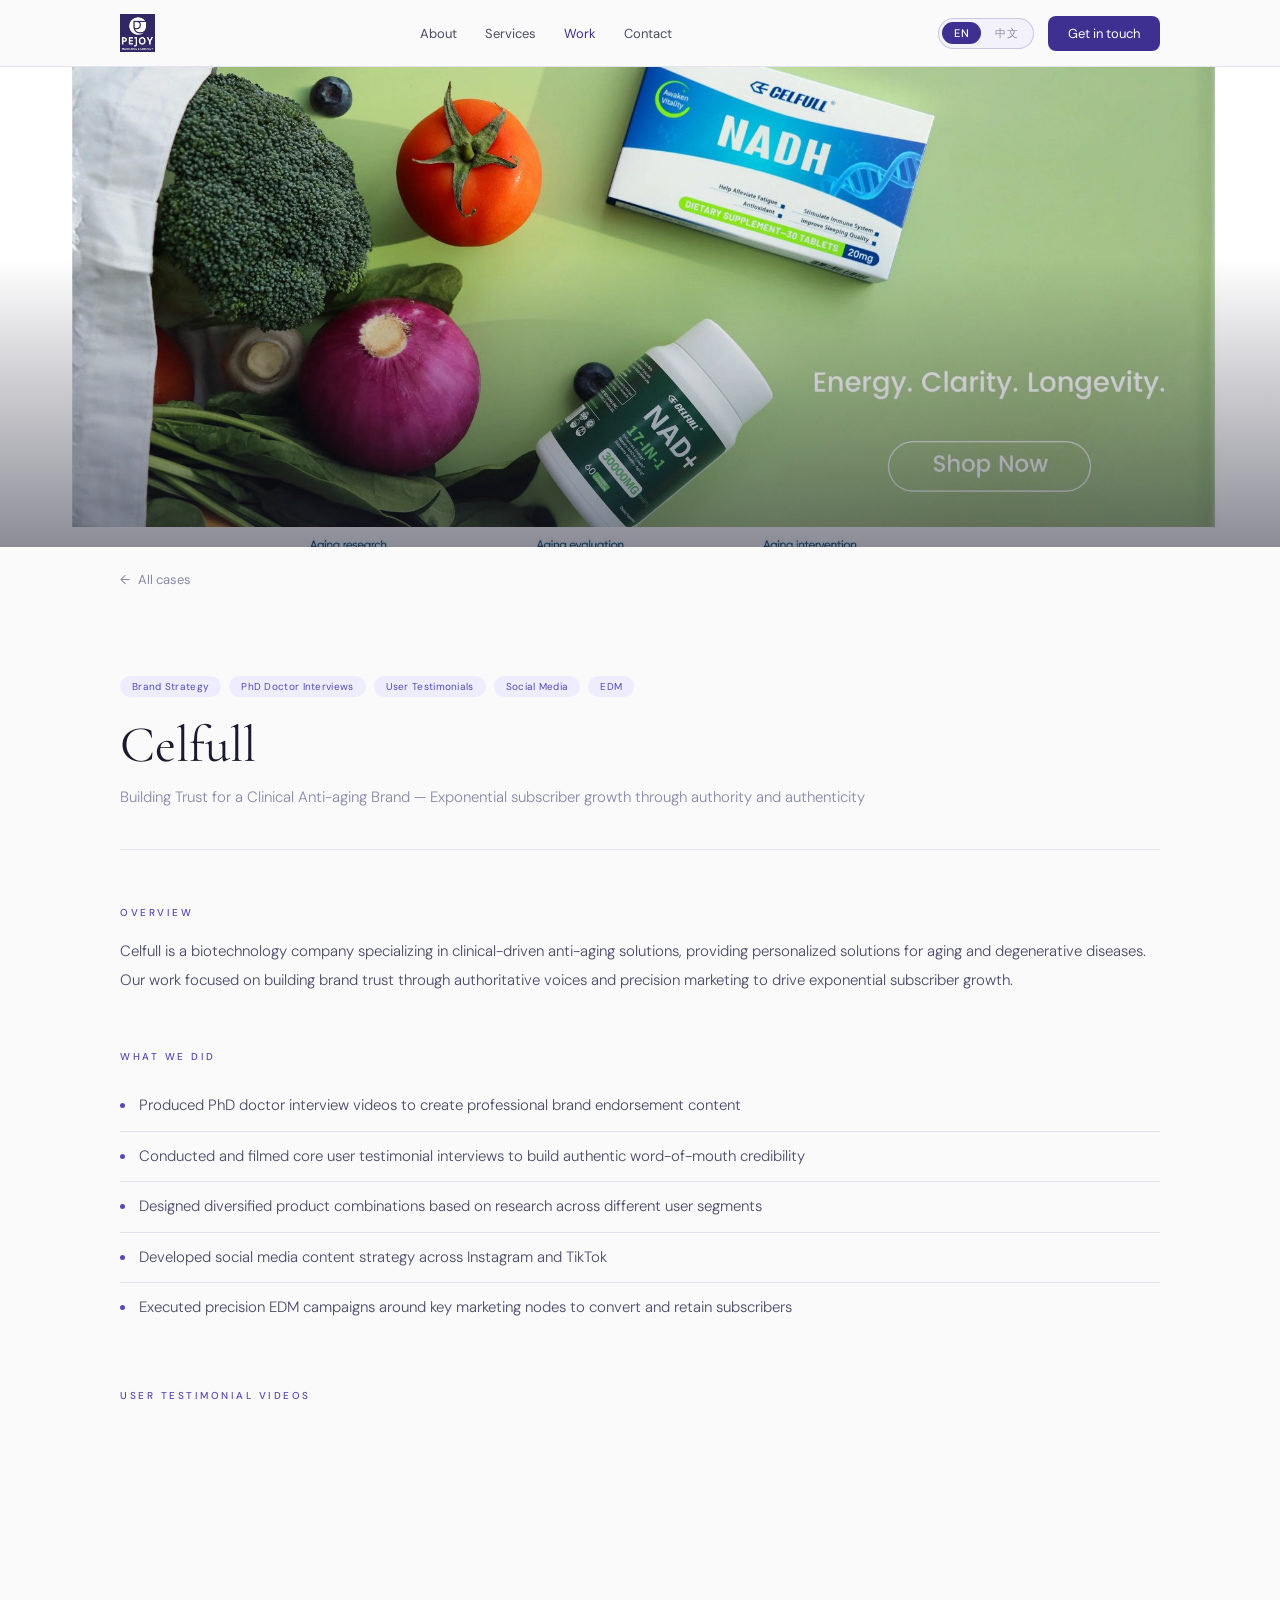
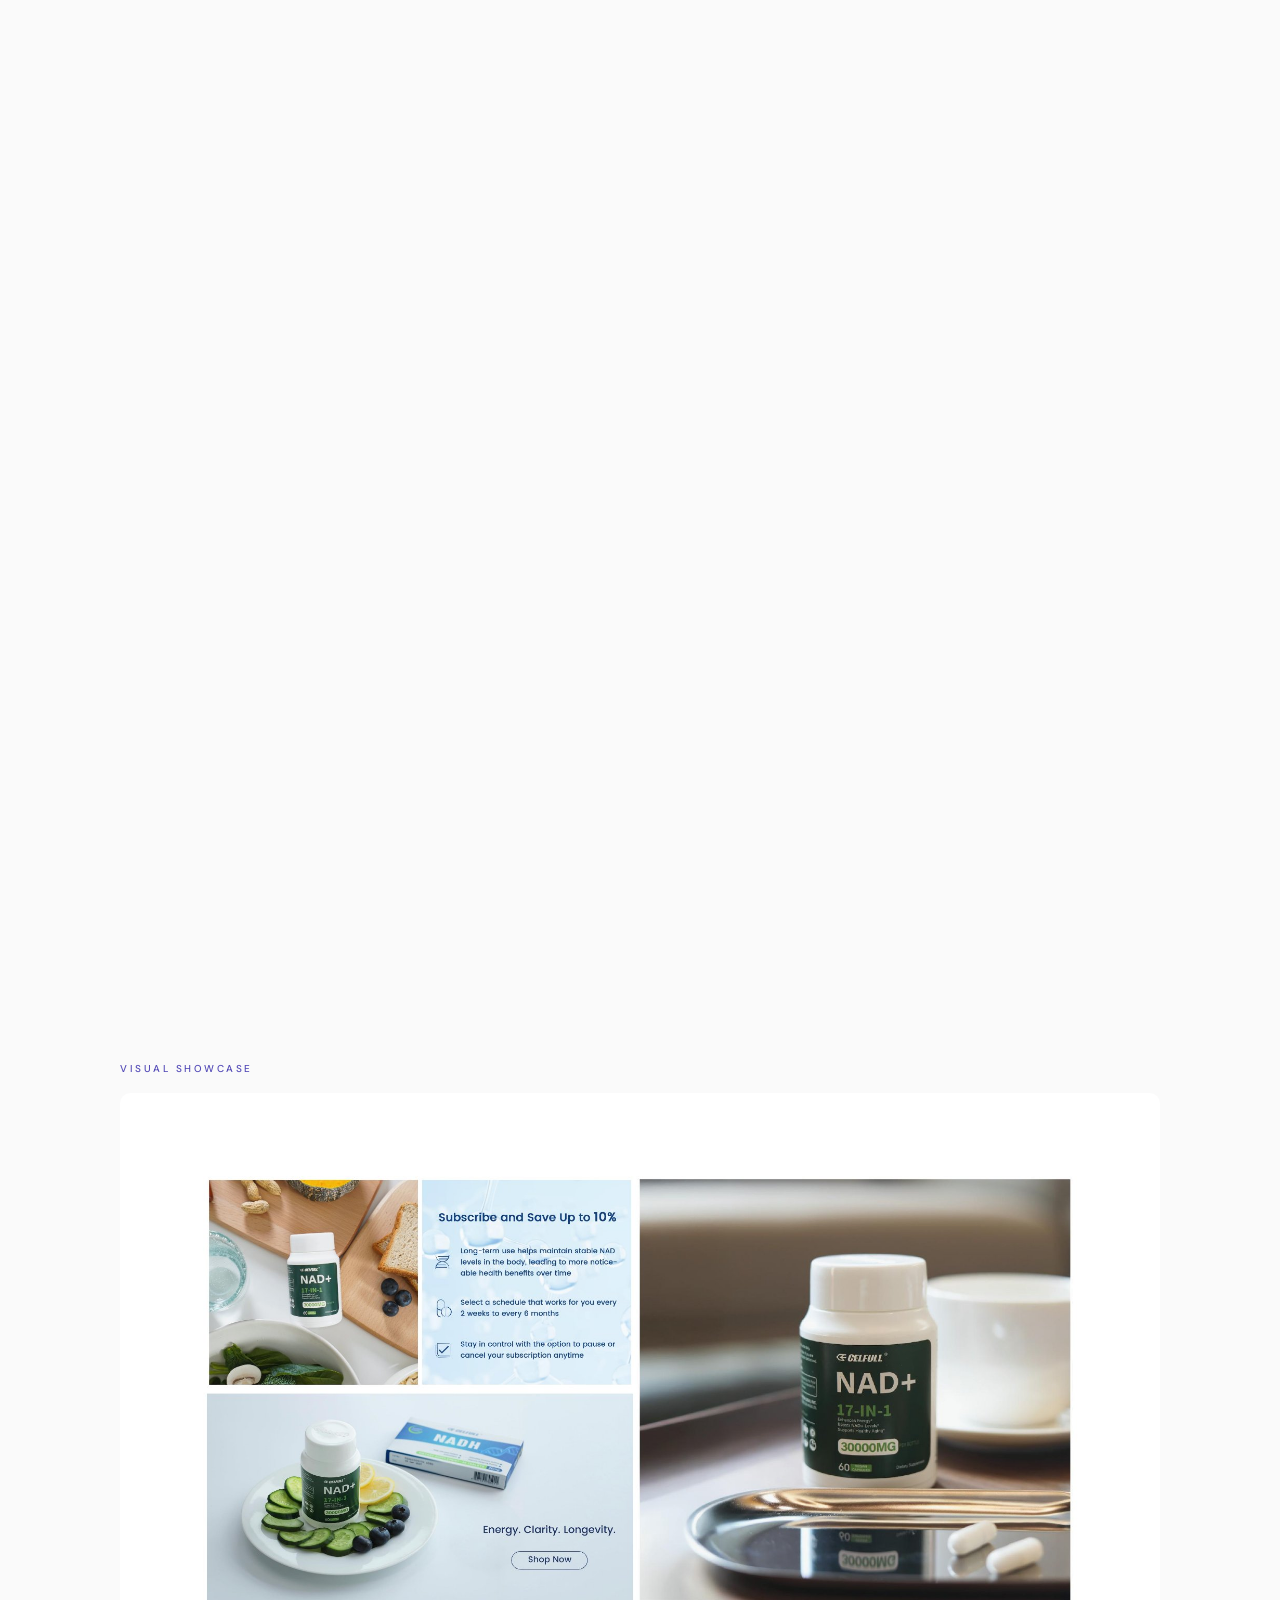
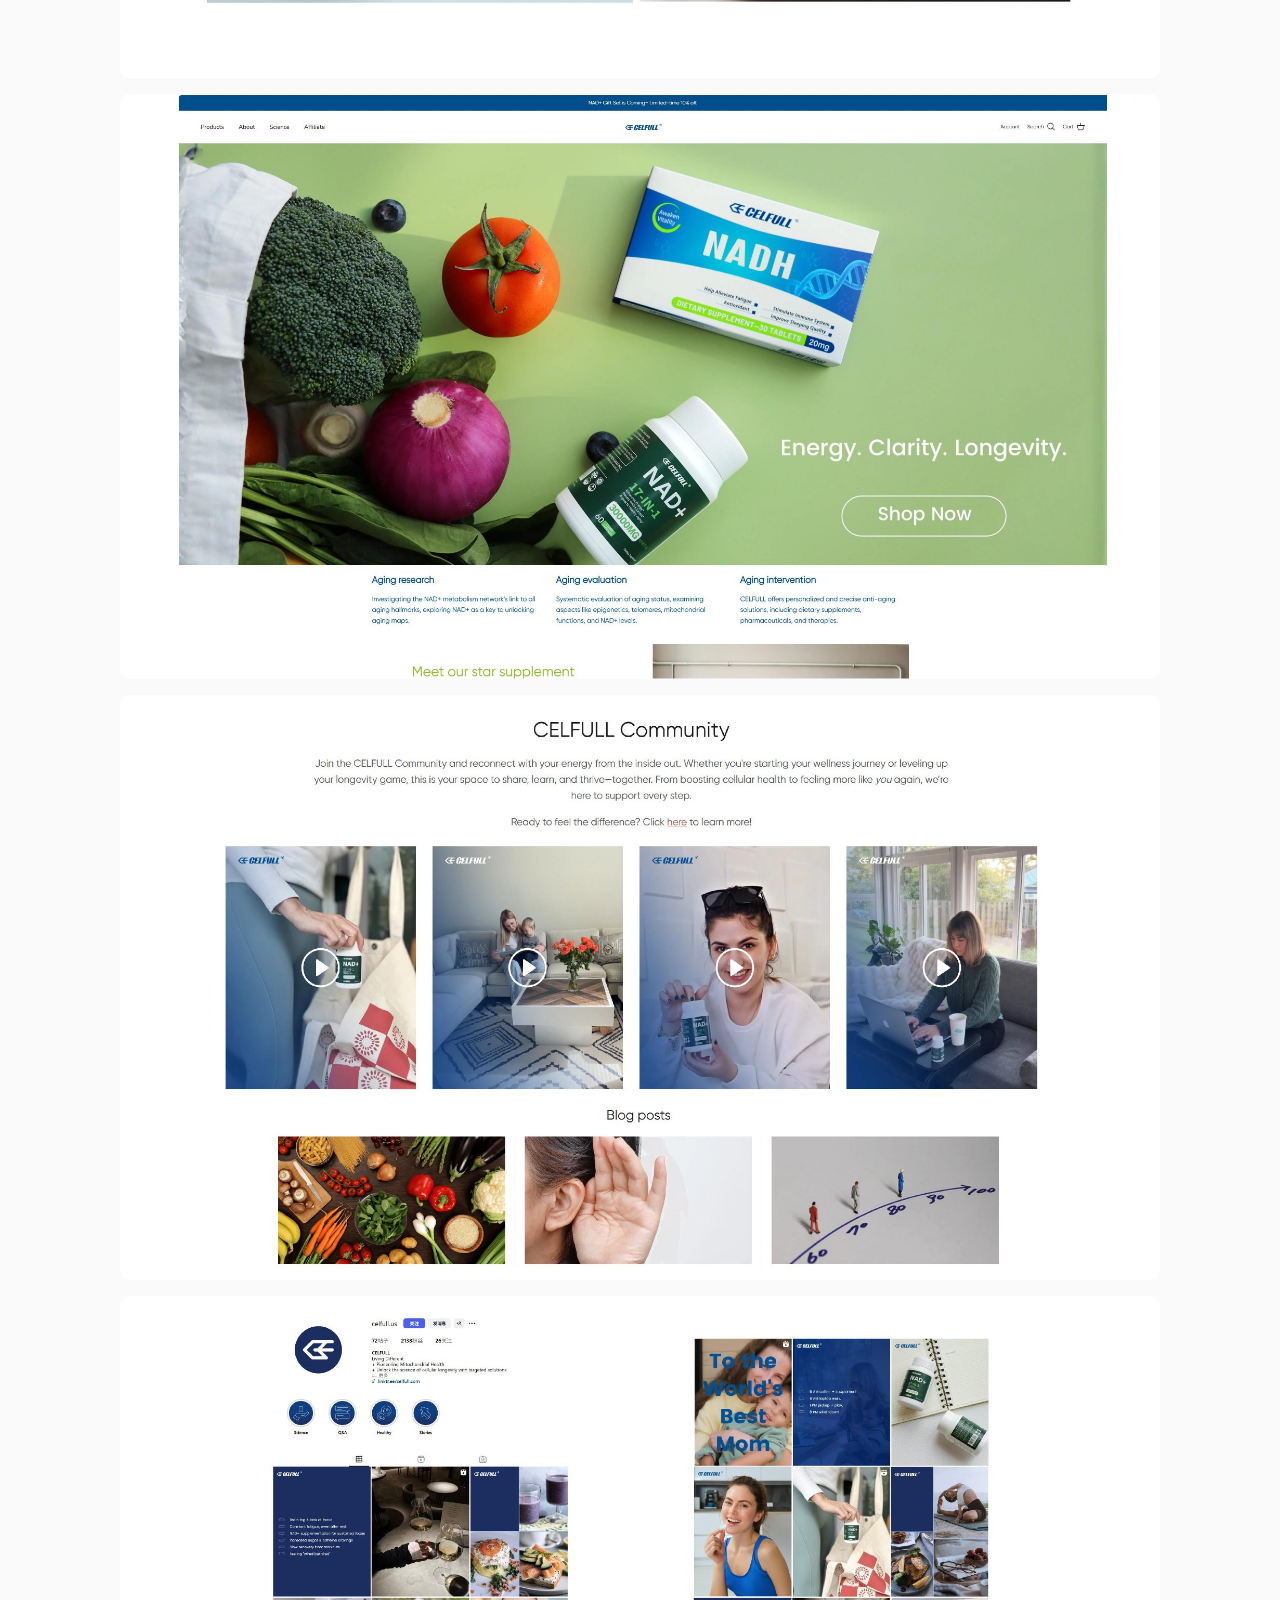
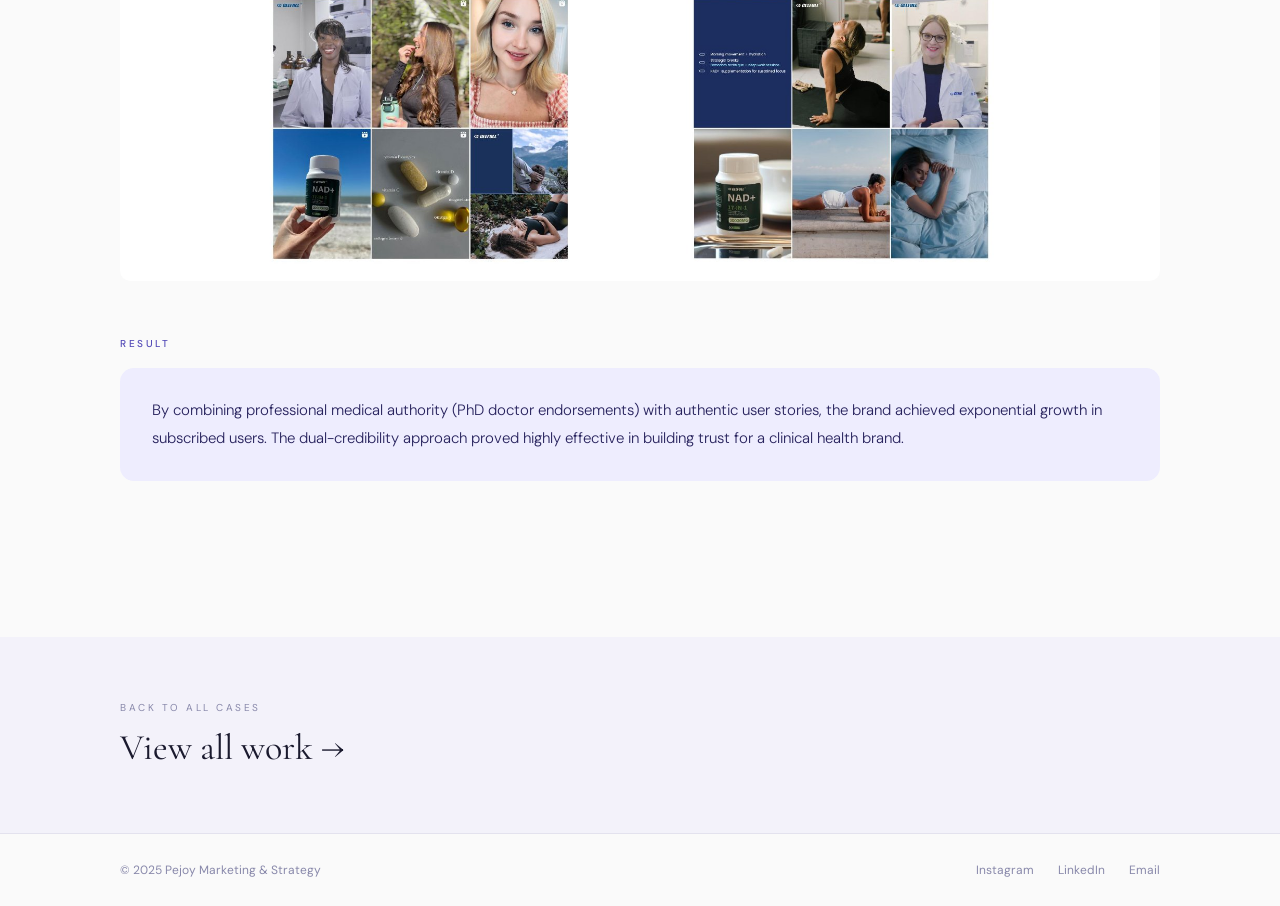
==== cases/celfull.html @ fb68c1b4 "Add files via upload Add website files" ====
<!DOCTYPE html>
<html lang="en">
<head>
<meta charset="UTF-8">
<meta name="viewport" content="width=device-width, initial-scale=1.0">
<title>Celfull — Pejoy</title>
<link rel="preconnect" href="https://fonts.googleapis.com">
<link href="https://fonts.googleapis.com/css2?family=Cormorant+Garamond:ital,wght@0,300;0,400;0,500;1,300;1,400&family=DM+Sans:wght@300;400;500&display=swap" rel="stylesheet">
<link rel="stylesheet" href="../style.css">
<style>
.case-hero{height:480px;overflow:hidden;position:relative}
.case-hero img{width:100%;height:100%;object-fit:cover}
.case-hero-overlay{position:absolute;inset:0;background:linear-gradient(to top,rgba(26,26,46,0.5) 0%,transparent 60%)}
.case-intro{padding:64px 0 0}
.case-meta{display:flex;gap:8px;flex-wrap:wrap;margin-bottom:20px}
.meta-tag{font-size:10px;padding:4px 12px;border-radius:12px;background:var(--pj3);color:var(--pj2);letter-spacing:0.3px}
.case-intro h1{font-family:var(--serif);font-size:clamp(32px,4vw,52px);font-weight:400;color:var(--ink);margin-bottom:12px;line-height:1.1}
.case-subtitle{font-size:15px;color:var(--ink3);font-weight:300;padding-bottom:40px;border-bottom:0.5px solid var(--border);margin-bottom:56px;line-height:1.6}
.case-content{padding-bottom:100px}
.case-section{margin-bottom:56px}
.case-section h2{font-size:10px;letter-spacing:2.5px;color:var(--pj2);text-transform:uppercase;margin-bottom:18px;font-weight:500}
.case-section p{font-size:15px;color:var(--ink2);line-height:1.9;font-weight:300}
.case-section ul{list-style:none}
.case-section ul li{font-size:15px;color:var(--ink2);padding:12px 0;border-bottom:0.5px solid var(--border);display:flex;align-items:flex-start;gap:14px;line-height:1.7;font-weight:300}
.case-section ul li:last-child{border:none}
.case-section ul li::before{content:'';width:5px;height:5px;background:var(--pj2);border-radius:50%;margin-top:10px;flex-shrink:0}
.result-box{background:var(--pj3);border-radius:14px;padding:28px 32px}
.result-box p{font-size:15px;color:var(--pj4);line-height:1.9}
.case-gallery{display:flex;flex-direction:column;gap:16px;margin-top:8px}
.case-gallery img{width:100%;border-radius:10px;object-fit:cover}
.case-videos{display:flex;flex-direction:column;gap:16px;margin-top:8px}
.case-videos iframe{width:100%;aspect-ratio:16/9;border:none;border-radius:10px}
.back-link{display:inline-flex;align-items:center;gap:8px;font-size:13px;color:var(--ink3);text-decoration:none;padding:24px 0;transition:color 0.2s}
.back-link:hover{color:var(--pj2)}
.next-case{background:var(--bg2);padding:64px 0}
.next-label{font-size:10px;letter-spacing:2.5px;color:var(--ink3);text-transform:uppercase;margin-bottom:12px}
.next-case a{font-family:var(--serif);font-size:clamp(22px,3vw,36px);font-weight:400;color:var(--ink);text-decoration:none;display:flex;align-items:center;gap:16px;transition:color 0.2s}
.next-case a:hover{color:var(--pj2)}
@media(max-width:768px){.case-hero{height:300px}}
</style>
</head>
<body class="en">

<nav>
  <div class="nav-inner">
    <a href="../index.html" class="logo"><img src="../images/pejoy-logo.png" alt="Pejoy" class="logo-icon"></a>
    <div class="nav-links">
      <a href="../index.html#about" data-en>About</a><a href="../index.html#about" data-zh>关于我们</a>
      <a href="../index.html#services" data-en>Services</a><a href="../index.html#services" data-zh>服务</a>
      <a href="../index.html#cases" class="active" data-en>Work</a><a href="../index.html#cases" class="active" data-zh>案例</a>
      <a href="../index.html#contact" data-en>Contact</a><a href="../index.html#contact" data-zh>联系我们</a>
    </div>
    <div class="nav-right">
      <div class="lang-toggle">
        <button class="lang-btn active" id="btn-en" onclick="setLang('en')">EN</button>
        <button class="lang-btn" id="btn-zh" onclick="setLang('zh')">中文</button>
      </div>
      <a href="../index.html#contact" class="nav-cta"><span data-en>Get in touch</span><span data-zh>联系我们</span></a>
    </div>
  </div>
</nav>

<div class="case-hero">
  <img src="../images/celfull-website1.jpg" alt="Celfull">
  <div class="case-hero-overlay"></div>
</div>

<div class="container">
  <a href="../index.html#cases" class="back-link">← <span data-en>All cases</span><span data-zh>所有案例</span></a>
</div>

<section class="case-intro">
  <div class="container">
    <div class="case-meta">
      <span class="meta-tag" data-en>Brand Strategy</span><span class="meta-tag" data-zh>品牌策略</span>
      <span class="meta-tag" data-en>PhD Doctor Interviews</span><span class="meta-tag" data-zh>博士访谈</span>
      <span class="meta-tag" data-en>User Testimonials</span><span class="meta-tag" data-zh>用户证言</span>
      <span class="meta-tag" data-en>Social Media</span><span class="meta-tag" data-zh>社媒运营</span>
      <span class="meta-tag" data-en>EDM</span><span class="meta-tag" data-zh>EDM精准营销</span>
    </div>
    <h1>Celfull</h1>
    <p class="case-subtitle">
      <span data-en>Building Trust for a Clinical Anti-aging Brand — Exponential subscriber growth through authority and authenticity</span>
      <span data-zh>临床级抗衰品牌的信任力建设 — 以权威与真实驱动订阅用户指数级增长</span>
    </p>
  </div>
</section>

<section class="case-content">
  <div class="container">

    <div class="case-section fade-in">
      <h2><span data-en>Overview</span><span data-zh>项目概述</span></h2>
      <p>
        <span data-en>Celfull is a biotechnology company specializing in clinical-driven anti-aging solutions, providing personalized solutions for aging and degenerative diseases. Our work focused on building brand trust through authoritative voices and precision marketing to drive exponential subscriber growth.</span>
        <span data-zh>CELFULL 是一家生物技术公司，专注于提供以临床为导向的领先抗衰品牌，为衰老及退行性疾病提供个性化解决方案。我们的工作聚焦于通过权威声音和精准营销建立品牌信任，实现订阅用户的指数级增长。</span>
      </p>
    </div>

    <div class="case-section fade-in">
      <h2><span data-en>What we did</span><span data-zh>我们做了什么</span></h2>
      <ul>
        <li><span data-en>Produced PhD doctor interview videos to create professional brand endorsement content</span><span data-zh>制作博士访谈视频，打造专业品牌背书内容</span></li>
        <li><span data-en>Conducted and filmed core user testimonial interviews to build authentic word-of-mouth credibility</span><span data-zh>开展并拍摄核心用户证言访谈，建立真实的口碑可信度</span></li>
        <li><span data-en>Designed diversified product combinations based on research across different user segments</span><span data-zh>基于不同用户群体的洞察调研结果，针对性设计多样化产品组合</span></li>
        <li><span data-en>Developed social media content strategy across Instagram and TikTok</span><span data-zh>制定Instagram和TikTok社媒内容策略</span></li>
        <li><span data-en>Executed precision EDM campaigns around key marketing nodes to convert and retain subscribers</span><span data-zh>结合关键营销节点，通过EDM精准营销触达目标用户，提升订阅转化与留存</span></li>
      </ul>
    </div>

    <div class="case-section fade-in">
      <h2><span data-en>User testimonial videos</span><span data-zh>用户访谈视频</span></h2>
      <div class="case-videos">
        <iframe src="https://www.youtube.com/embed/UzgjCzen200" allowfullscreen loading="lazy"></iframe>
        <iframe src="https://www.youtube.com/embed/THu_ieLGzi0" allowfullscreen loading="lazy"></iframe>
      </div>
    </div>

    <div class="case-section fade-in">
      <h2><span data-en>Visual showcase</span><span data-zh>视觉展示</span></h2>
      <div class="case-gallery">
        <img src="../images/celfull-product.jpg" alt="Celfull products" loading="lazy">
        <img src="../images/celfull-website1.jpg" alt="Celfull website" loading="lazy">
        <img src="../images/celfull-community.jpg" alt="Celfull community" loading="lazy">
        <img src="../images/celfull-social.jpg" alt="Celfull social media" loading="lazy">
      </div>
    </div>

    <div class="case-section fade-in">
      <h2><span data-en>Result</span><span data-zh>项目成果</span></h2>
      <div class="result-box">
        <p>
          <span data-en>By combining professional medical authority (PhD doctor endorsements) with authentic user stories, the brand achieved exponential growth in subscribed users. The dual-credibility approach proved highly effective in building trust for a clinical health brand.</span>
          <span data-zh>通过将专业医学权威（博士背书）与真实用户故事相结合，品牌成功实现订阅用户数量的指数级增长。双维度可信度策略在临床健康品牌的信任构建中被证明极为有效。</span>
        </p>
      </div>
    </div>

  </div>
</section>

<div class="next-case">
  <div class="container">
    <div class="next-label"><span data-en>Back to all cases</span><span data-zh>返回所有案例</span></div>
    <a href="../index.html#cases">
      <span data-en>View all work →</span>
      <span data-zh>查看全部案例 →</span>
    </a>
  </div>
</div>

<footer>
  <div class="footer-inner">
    <span class="footer-copy">© 2025 Pejoy Marketing &amp; Strategy</span>
    <div class="footer-links"><a href="#">Instagram</a><a href="#">LinkedIn</a><a href="mailto:pejoy@foxmail.com">Email</a></div>
  </div>
</footer>

<script>
function setLang(lang){document.body.className=lang;document.getElementById('btn-en').classList.toggle('active',lang==='en');document.getElementById('btn-zh').classList.toggle('active',lang==='zh');localStorage.setItem('pejoy-lang',lang);}
const saved=localStorage.getItem('pejoy-lang');if(saved)setLang(saved);
const obs=new IntersectionObserver(es=>es.forEach(e=>{if(e.isIntersecting)e.target.classList.add('visible');}),{threshold:0.08});
document.querySelectorAll('.fade-in').forEach(el=>obs.observe(el));
</script>
</body>
</html>
---- style.css ----
/* ── PEJOY GLOBAL STYLES ── */
*,*::before,*::after{box-sizing:border-box;margin:0;padding:0}
:root{
  --pj:#3D3090;--pj2:#534AB7;--pj3:#EEEDFE;--pj4:#26215C;--pj5:#7F77DD;
  --ink:#1A1A2E;--ink2:#4A4A6A;--ink3:#8888AA;
  --bg:#FAFAFA;--bg2:#F3F2FA;--white:#FFFFFF;
  --border:rgba(61,48,144,0.12);--border2:rgba(61,48,144,0.22);
  --r:14px;--rm:8px;
  --serif:'Cormorant Garamond',Georgia,serif;
  --sans:'DM Sans',system-ui,sans-serif;
}
html{scroll-behavior:smooth}
body{font-family:var(--sans);background:var(--bg);color:var(--ink);overflow-x:hidden}
.container{max-width:1120px;margin:0 auto;padding:0 40px}
.tag-label{display:inline-block;font-size:10px;letter-spacing:2.5px;font-weight:500;color:var(--pj2);text-transform:uppercase;margin-bottom:14px}

/* LANGUAGE */
.lang-toggle{display:flex;align-items:center;gap:2px;background:var(--bg2);border:0.5px solid var(--border2);border-radius:20px;padding:3px}
.lang-btn{padding:4px 12px;border-radius:16px;font-size:11px;font-weight:500;font-family:var(--sans);border:none;cursor:pointer;background:transparent;color:var(--ink3);transition:all 0.2s;letter-spacing:0.5px}
.lang-btn.active{background:var(--pj);color:#fff}
body.zh [data-en]{display:none}
body.en [data-zh]{display:none}
[data-zh]{display:block}

/* NAV */
nav{position:sticky;top:0;z-index:100;background:rgba(250,250,250,0.94);backdrop-filter:blur(12px);border-bottom:0.5px solid var(--border)}
.nav-inner{max-width:1120px;margin:0 auto;padding:0 40px;height:66px;display:flex;align-items:center;justify-content:space-between;gap:20px}
.logo{display:flex;align-items:center;text-decoration:none;flex-shrink:0}
.logo-icon{height:38px;width:auto}
.nav-links{display:flex;align-items:center;gap:28px}
.nav-links a{font-size:13px;color:var(--ink2);text-decoration:none;transition:color 0.2s}
.nav-links a:hover,.nav-links a.active{color:var(--pj)}
.nav-right{display:flex;align-items:center;gap:14px}
.nav-cta{padding:9px 20px;background:var(--pj);color:#fff;border:none;border-radius:var(--rm);font-size:13px;font-family:var(--sans);cursor:pointer;transition:background 0.2s;white-space:nowrap;text-decoration:none;display:inline-block}
.nav-cta:hover{background:var(--pj4)}

/* FOOTER */
footer{padding:28px 0;border-top:0.5px solid var(--border);background:var(--bg)}
.footer-inner{max-width:1120px;margin:0 auto;padding:0 40px;display:flex;justify-content:space-between;align-items:center}
.footer-copy{font-size:12px;color:var(--ink3)}
.footer-links{display:flex;gap:24px}
.footer-links a{font-size:12px;color:var(--ink3);text-decoration:none}
.footer-links a:hover{color:var(--pj2)}

/* SECTION TITLES */
.section-title{font-family:var(--serif);font-size:clamp(24px,2.8vw,38px);font-weight:400;line-height:1.15;color:var(--ink);margin-bottom:18px}

/* BUTTONS */
.btn-primary{padding:14px 28px;background:var(--pj);color:#fff;border:none;border-radius:var(--rm);font-size:14px;font-family:var(--sans);cursor:pointer;transition:background 0.2s;text-decoration:none;display:inline-block}
.btn-primary:hover{background:var(--pj4)}
.btn-ghost{padding:14px 28px;background:transparent;color:var(--pj2);border:0.5px solid var(--border2);border-radius:var(--rm);font-size:14px;font-family:var(--sans);cursor:pointer;transition:all 0.2s;text-decoration:none;display:inline-block}
.btn-ghost:hover{background:var(--pj3)}

/* FADE IN */
.fade-in{opacity:0;transform:translateY(18px);transition:opacity 0.55s ease,transform 0.55s ease}
.fade-in.visible{opacity:1;transform:translateY(0)}

/* MARQUEE */
.marquee-wrap{background:var(--pj);overflow:hidden;padding:13px 0}
.marquee-track{display:flex;gap:56px;white-space:nowrap;animation:marquee 26s linear infinite}
.marquee-track span{font-size:11px;letter-spacing:3px;color:rgba(255,255,255,0.65);text-transform:uppercase;flex-shrink:0}
.marquee-track .dot{color:rgba(255,255,255,0.25)}
@keyframes marquee{to{transform:translateX(-50%)}}

/* CASE CARD (used on index) */
.case-card{border:0.5px solid var(--border);border-radius:var(--r);overflow:hidden;background:var(--white);cursor:pointer;transition:transform 0.25s,box-shadow 0.25s;text-decoration:none;display:block;color:inherit}
.case-card:hover{transform:translateY(-5px);box-shadow:0 16px 48px rgba(61,48,144,0.11)}
.case-thumb{height:220px;overflow:hidden}
.case-thumb img{width:100%;height:100%;object-fit:cover;transition:opacity 0.2s}
.case-card:hover .case-thumb img{opacity:0.9}
.case-body{padding:26px}
.case-tags{display:flex;gap:6px;margin-bottom:10px;flex-wrap:wrap}
.case-tag{font-size:10px;padding:3px 10px;border-radius:10px;background:var(--pj3);color:var(--pj2);letter-spacing:0.3px}
.case-card h3{font-size:16px;font-weight:500;color:var(--ink);margin-bottom:8px;line-height:1.4}
.case-card p{font-size:13px;color:var(--ink2);line-height:1.65;font-weight:300}
.case-more{display:inline-flex;align-items:center;gap:5px;margin-top:14px;font-size:12px;color:var(--pj2);font-weight:500}

/* RESPONSIVE */
@media(max-width:768px){
  .container,.nav-inner,.footer-inner{padding:0 20px}
  .nav-links{display:none}
  .footer-inner{flex-direction:column;gap:12px;text-align:center}
}
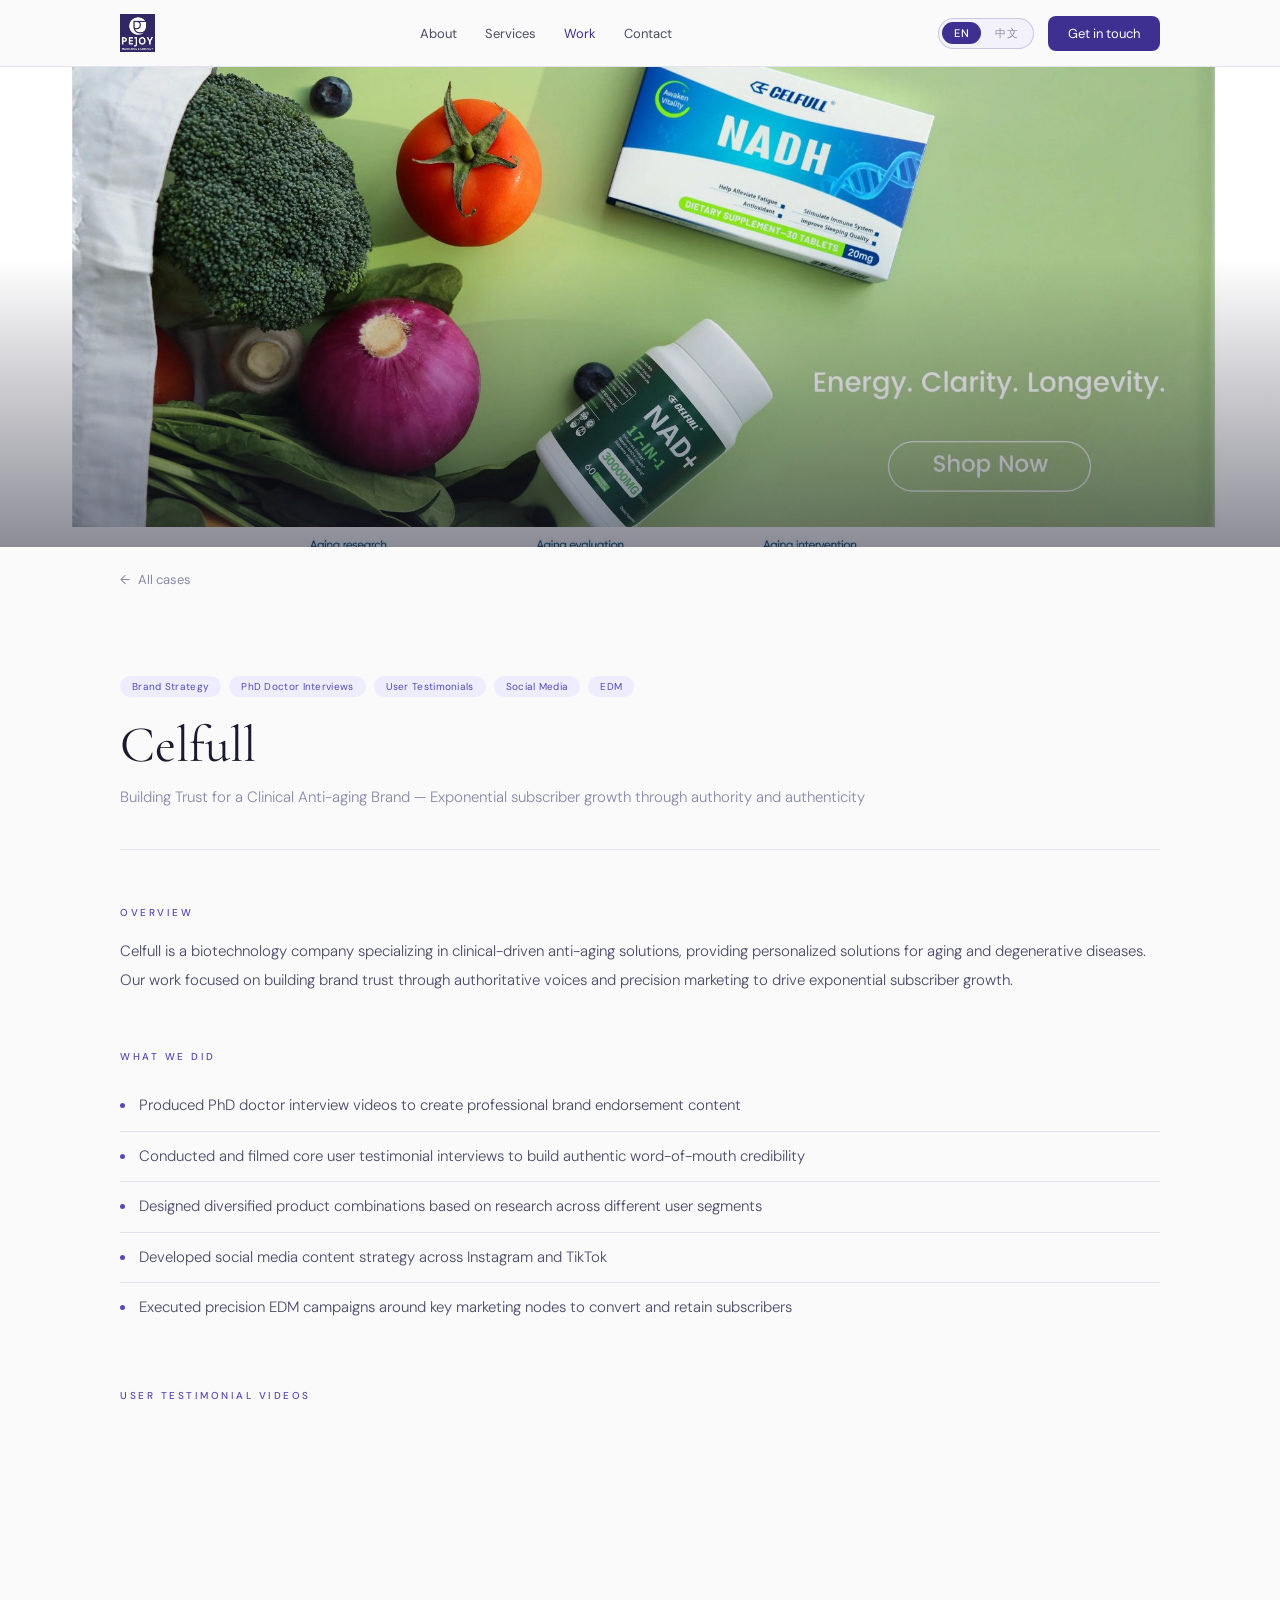
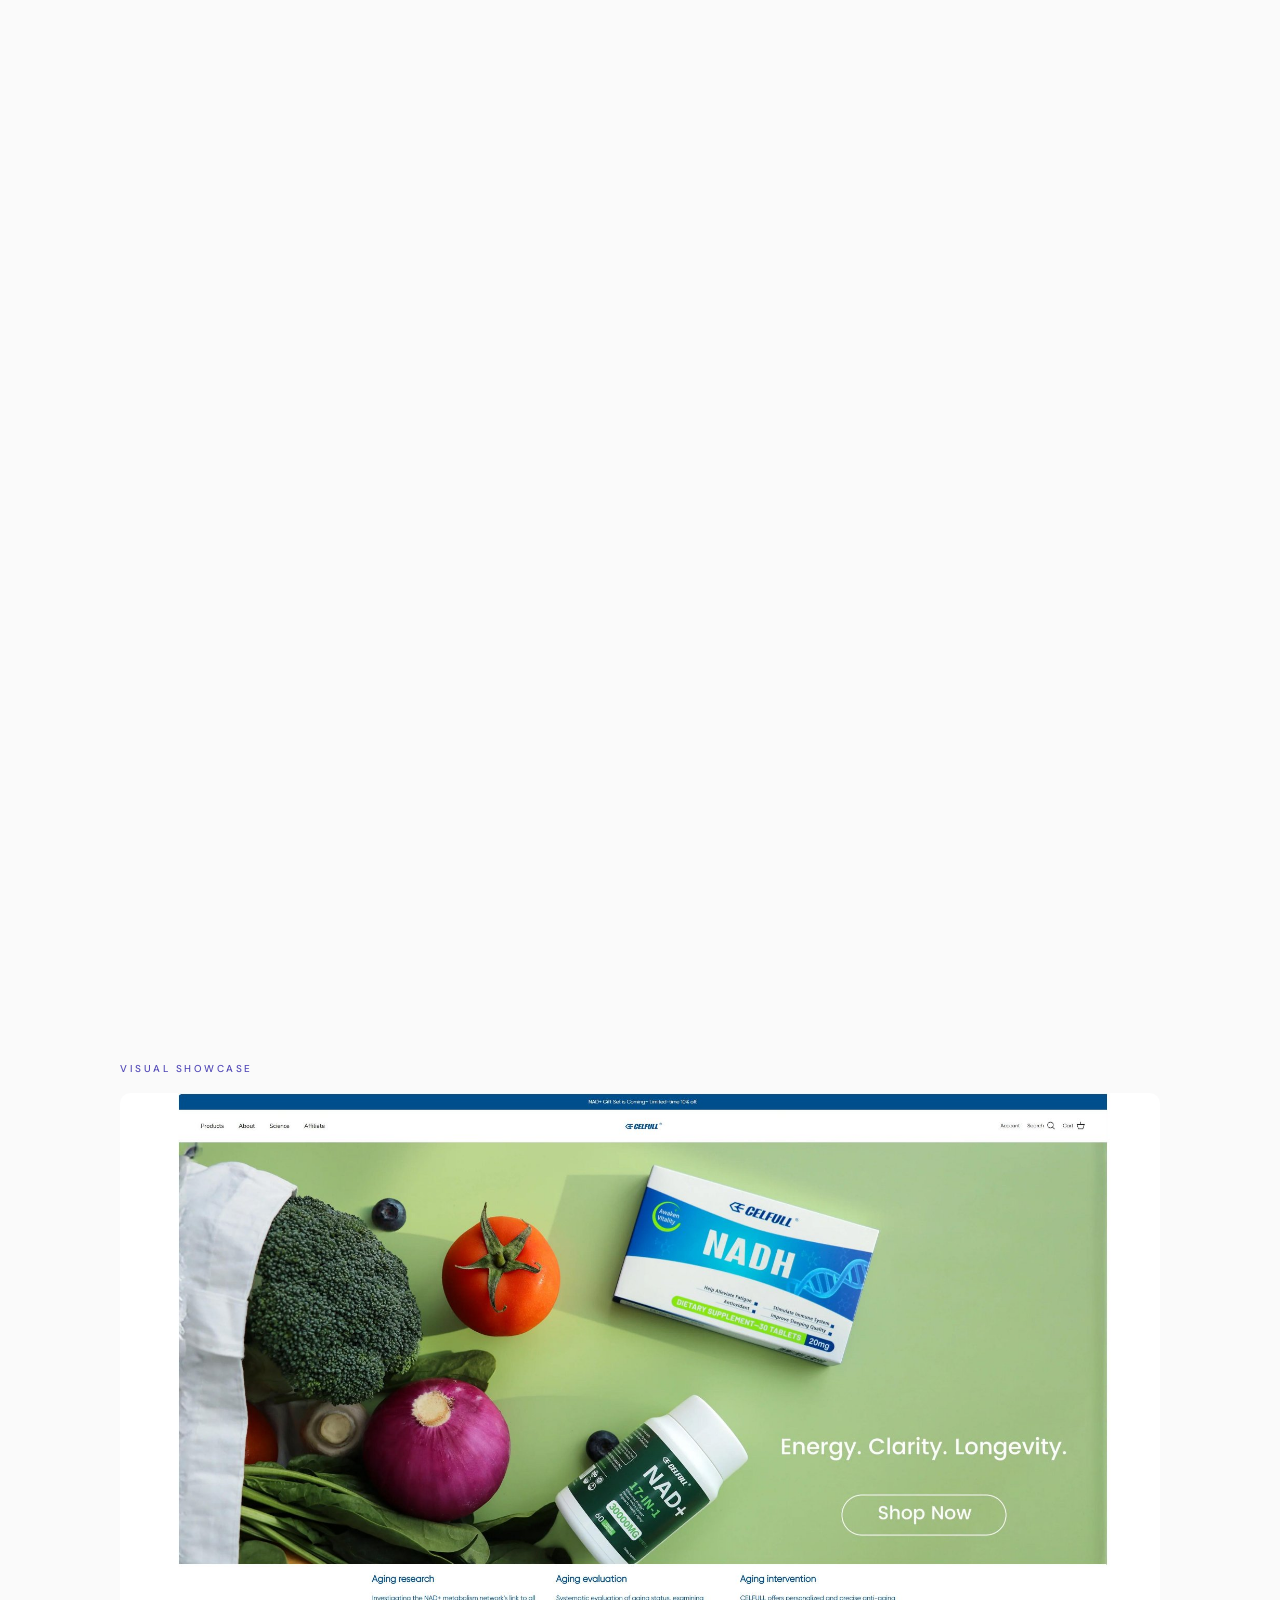
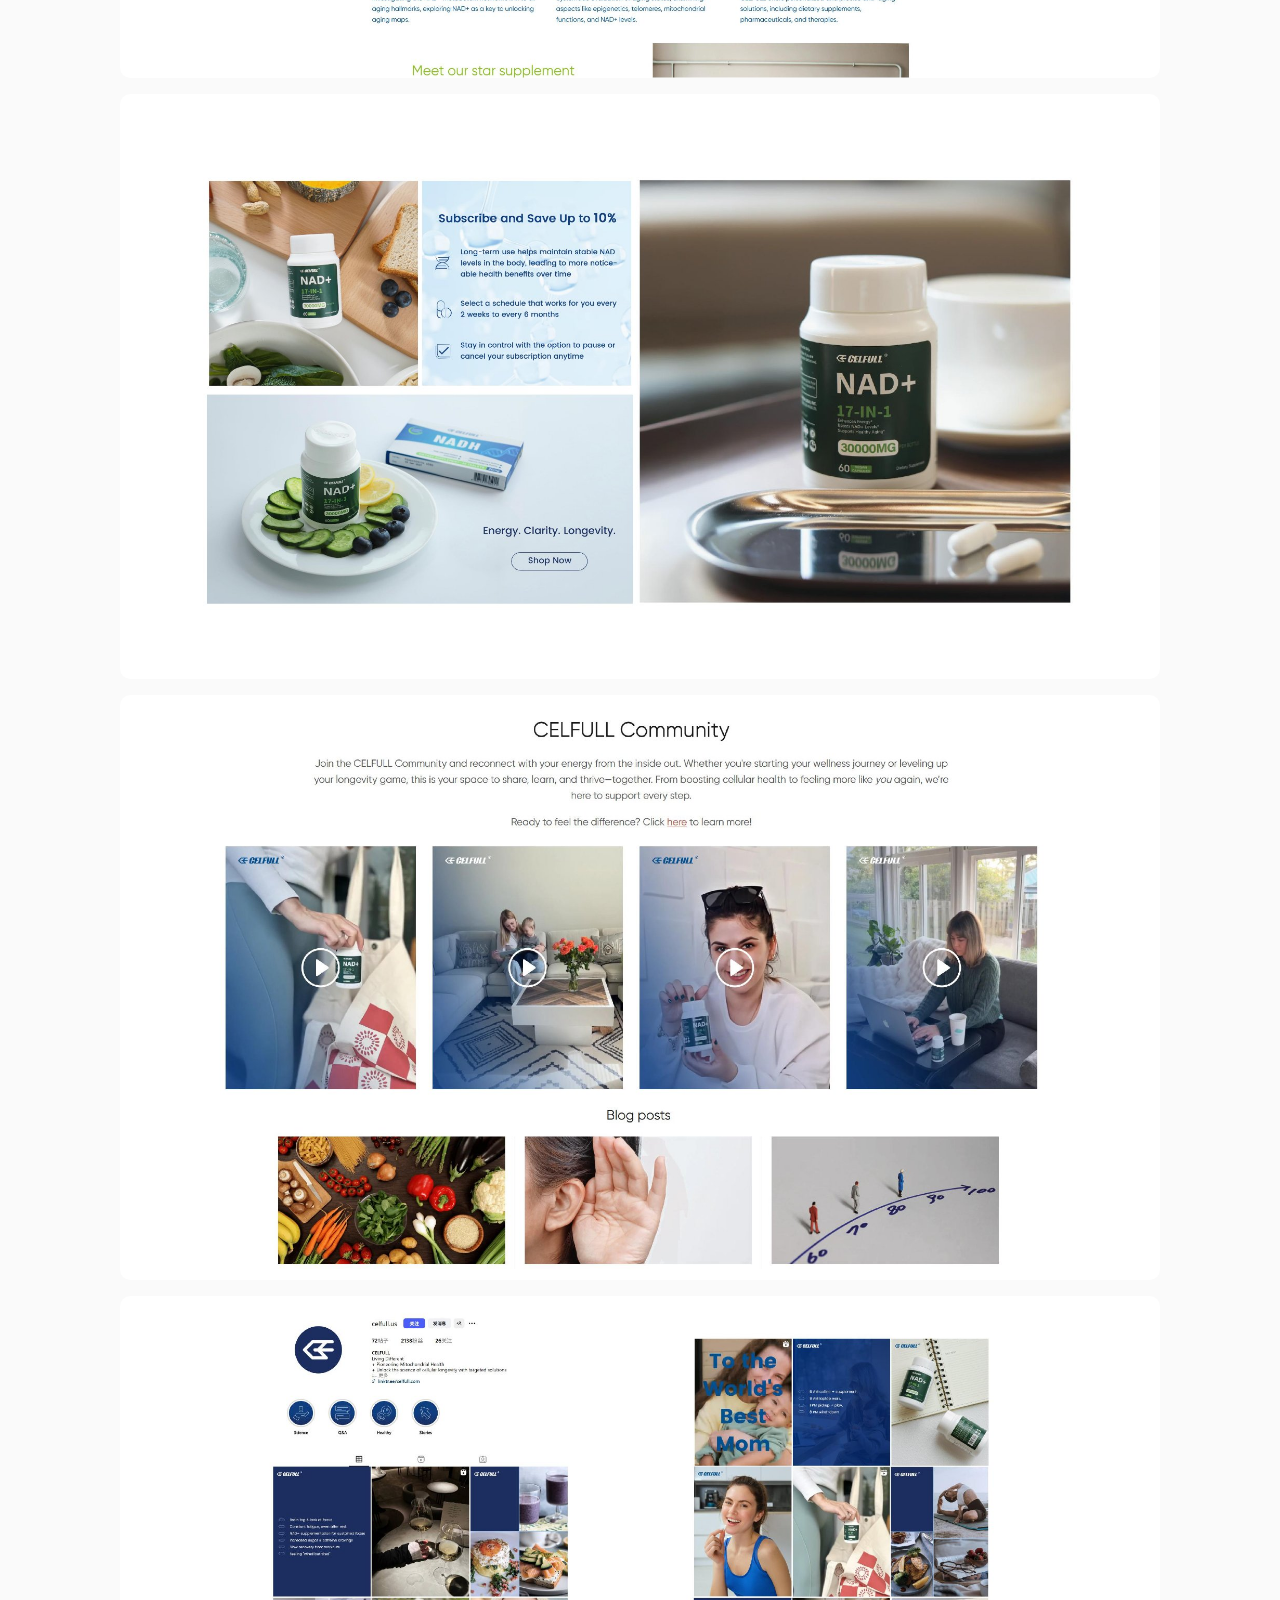
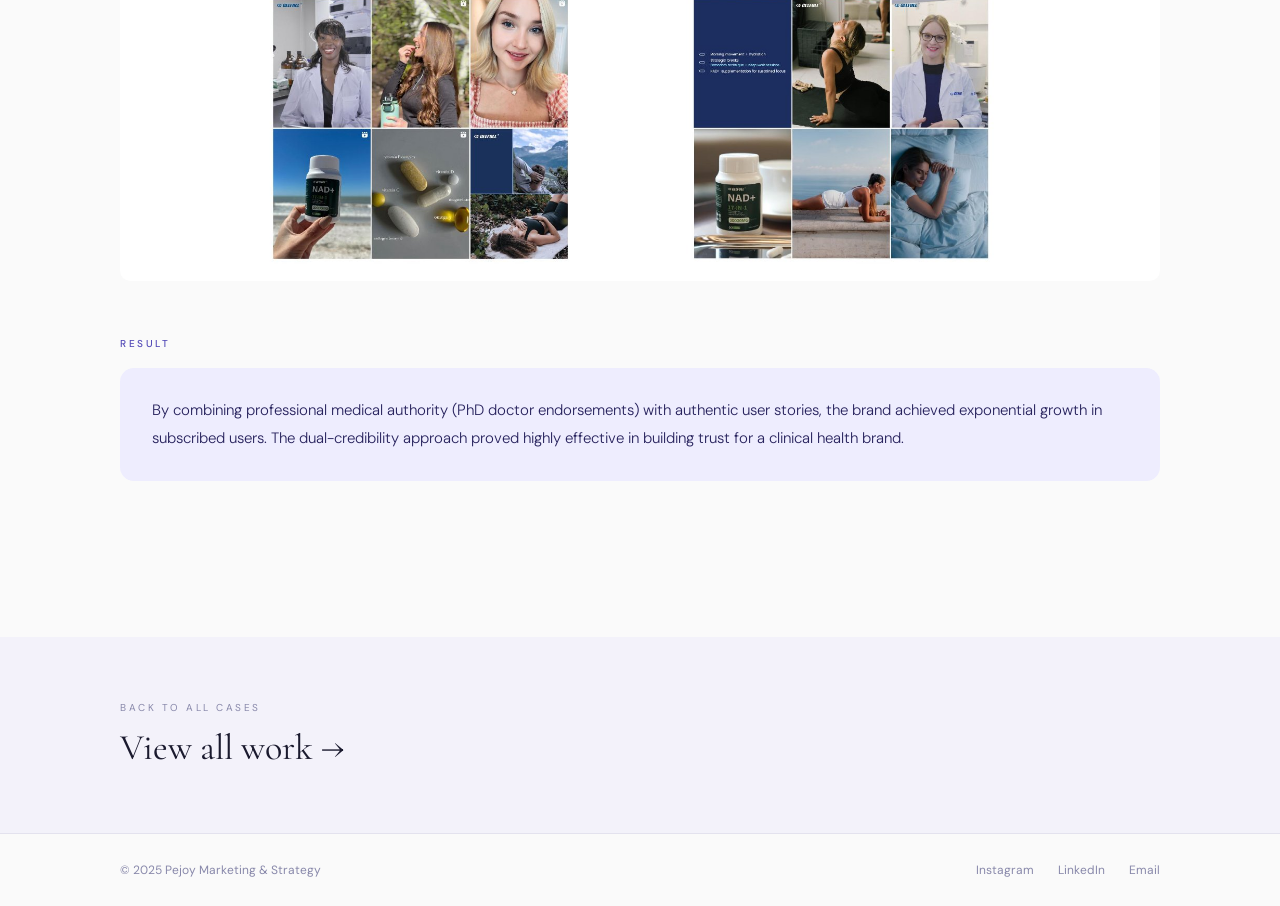
==== commit 908b7ff5: "Update celfull.html" ====
--- a/cases/celfull.html
+++ b/cases/celfull.html
@@ -119,8 +119,8 @@
     <div class="case-section fade-in">
       <h2><span data-en>Visual showcase</span><span data-zh>视觉展示</span></h2>
       <div class="case-gallery">
+        <img src="../images/celfull-website1.jpg" alt="Celfull website" loading="lazy">
         <img src="../images/celfull-product.jpg" alt="Celfull products" loading="lazy">
-        <img src="../images/celfull-website1.jpg" alt="Celfull website" loading="lazy">
         <img src="../images/celfull-community.jpg" alt="Celfull community" loading="lazy">
         <img src="../images/celfull-social.jpg" alt="Celfull social media" loading="lazy">
       </div>
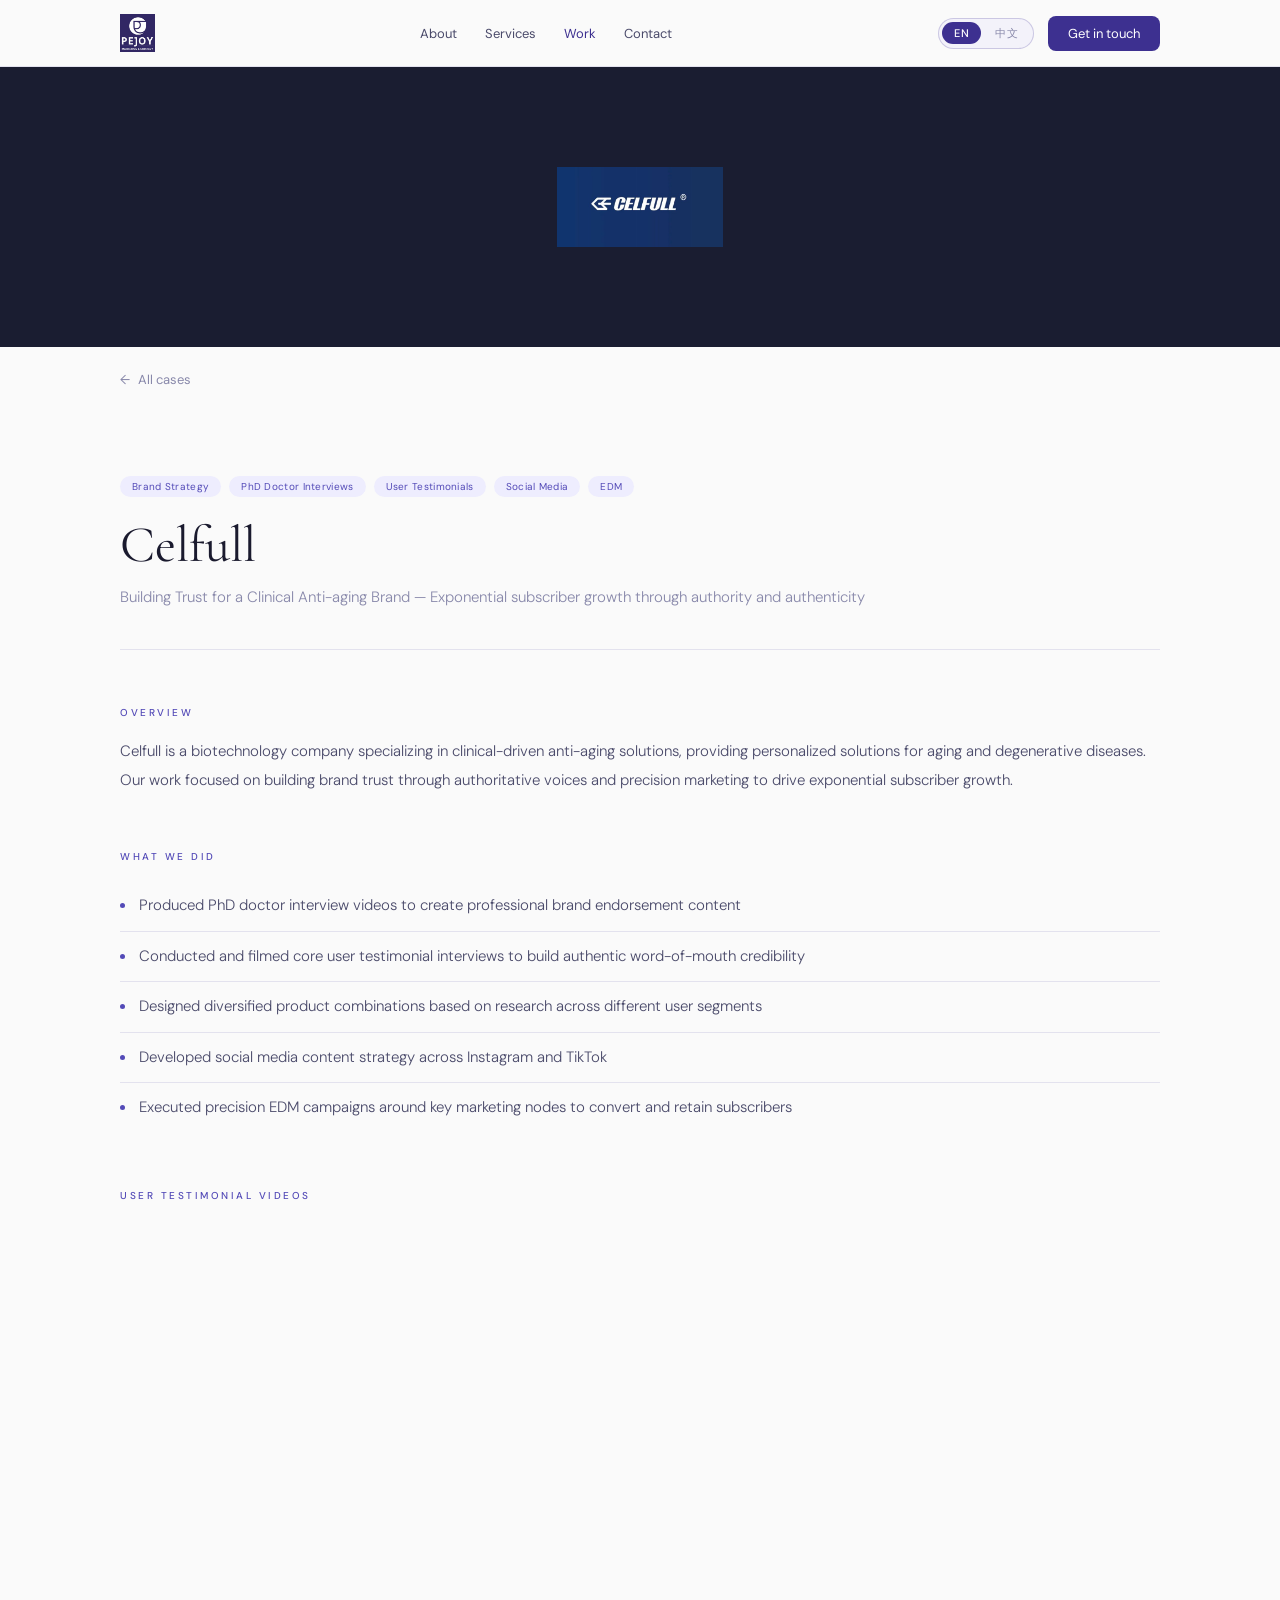
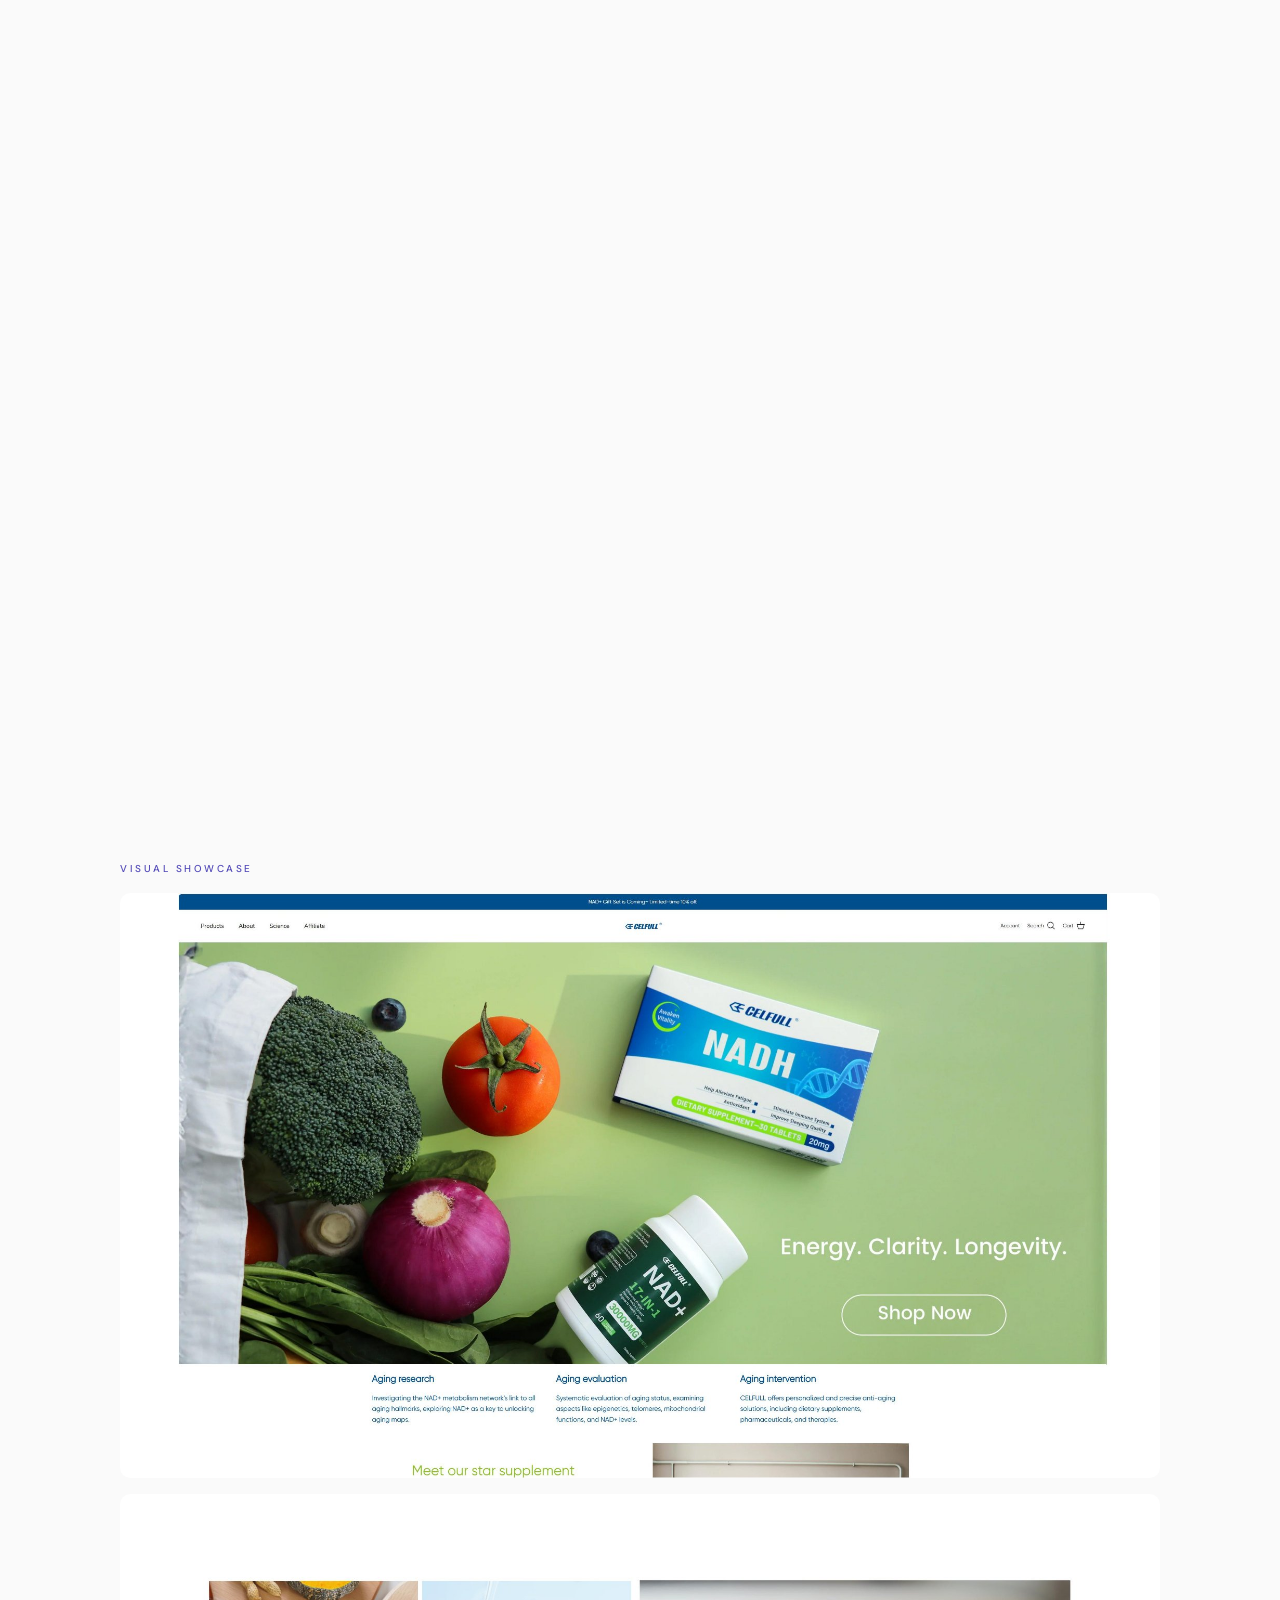
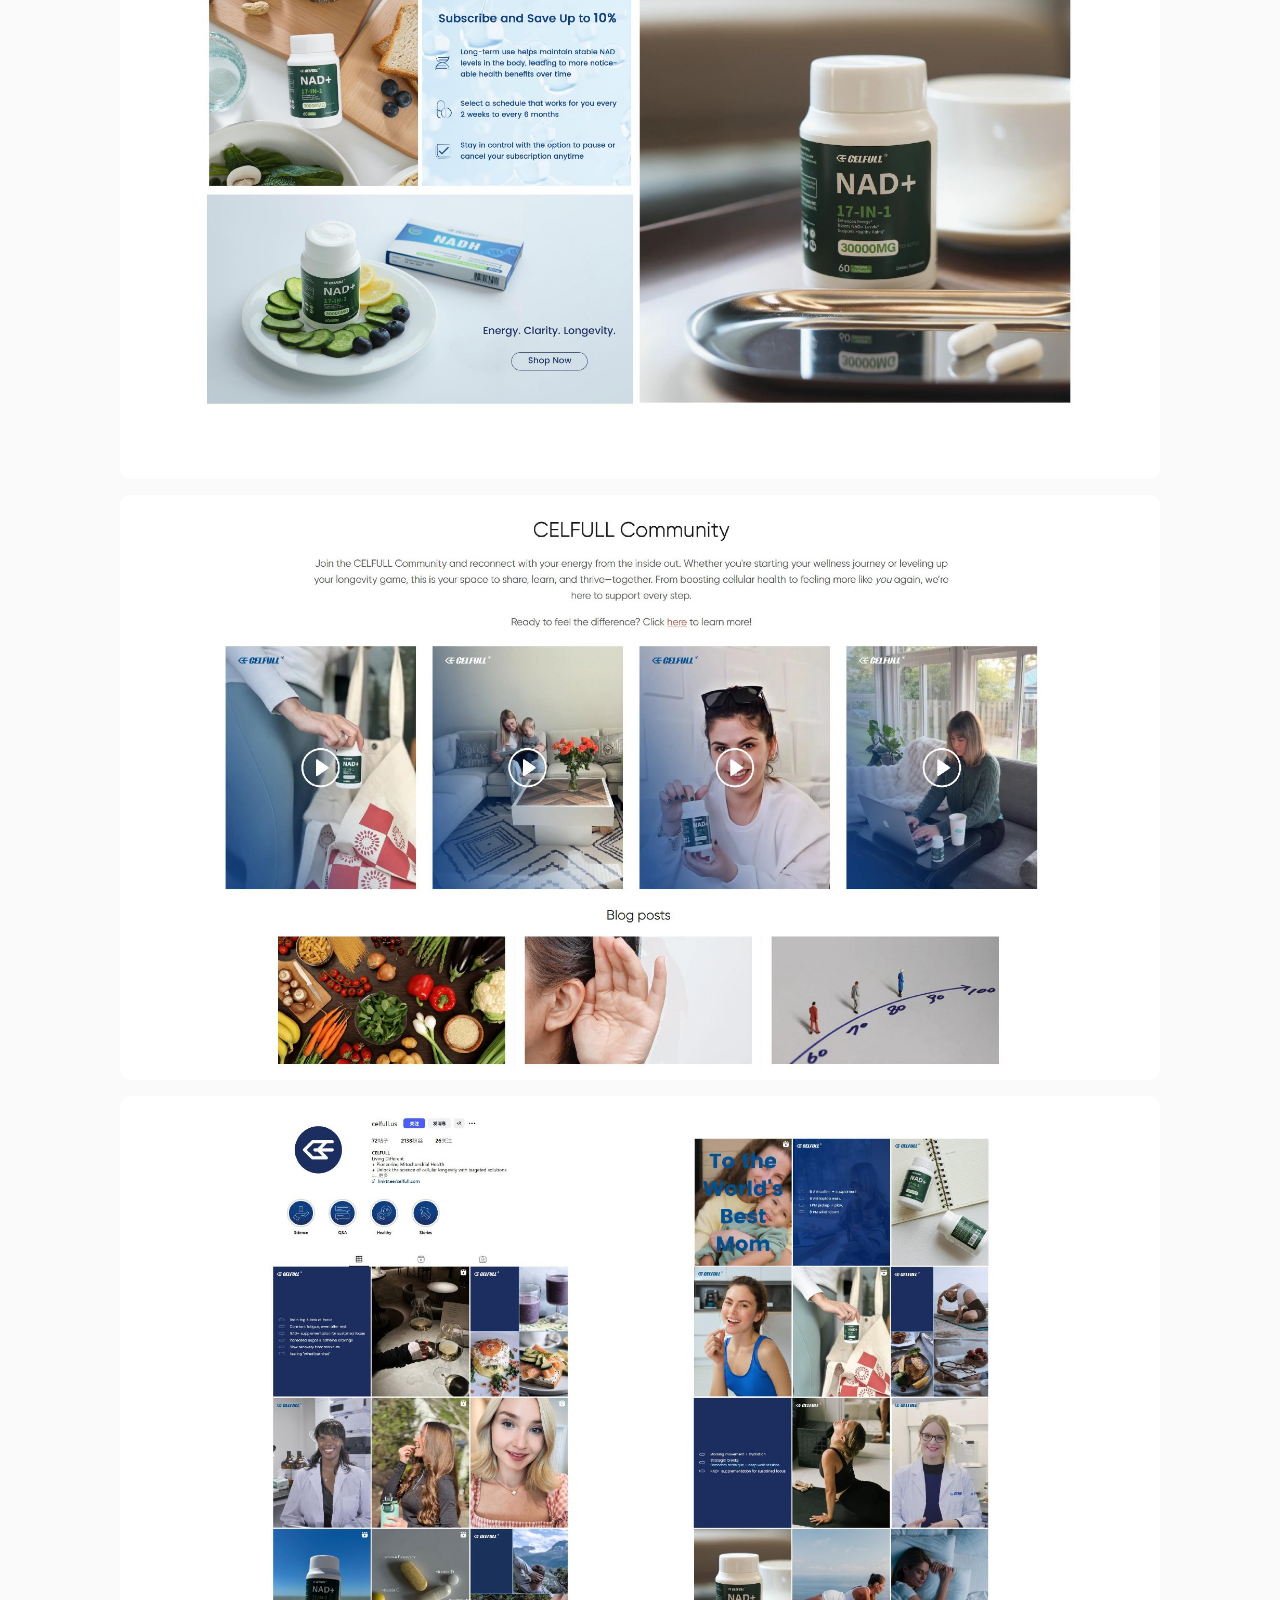
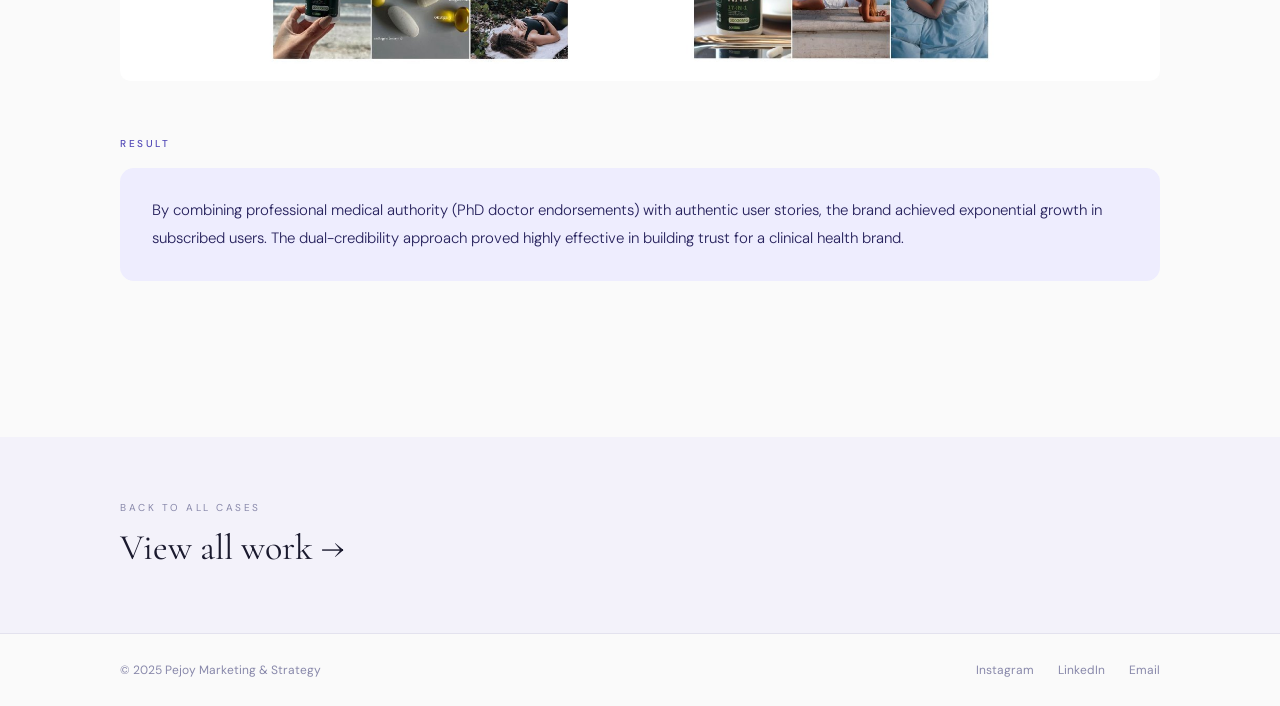
==== commit 430a3ef5: "Update celfull.html" ====
--- a/cases/celfull.html
+++ b/cases/celfull.html
@@ -60,9 +60,8 @@
   </div>
 </nav>
 
-<div class="case-hero">
-  <img src="../images/celfull-website1.jpg" alt="Celfull">
-  <div class="case-hero-overlay"></div>
+<div style="background:#1a1d31;height:280px;display:flex;align-items:center;justify-content:center;">
+  <img src="../images/celfull-logo.png" alt="Celfull" style="height:80px;width:auto;">
 </div>
 
 <div class="container">
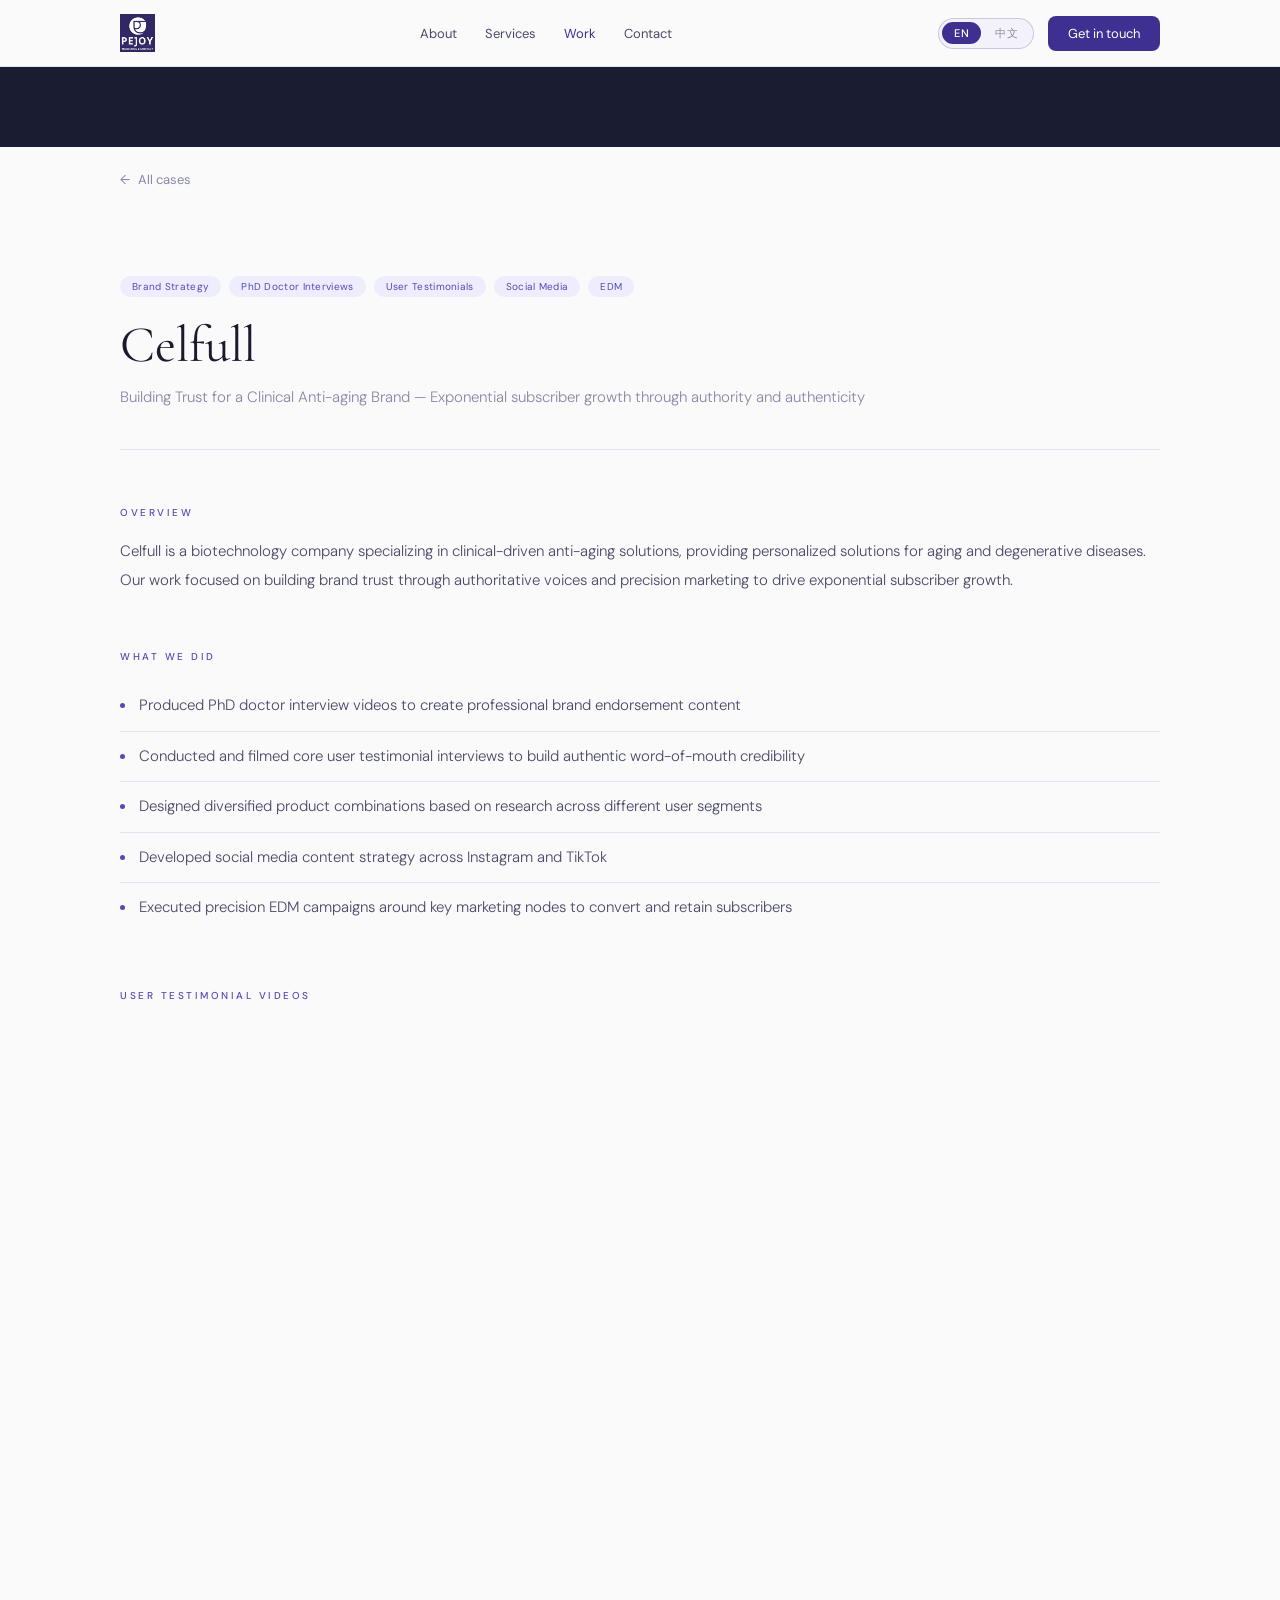
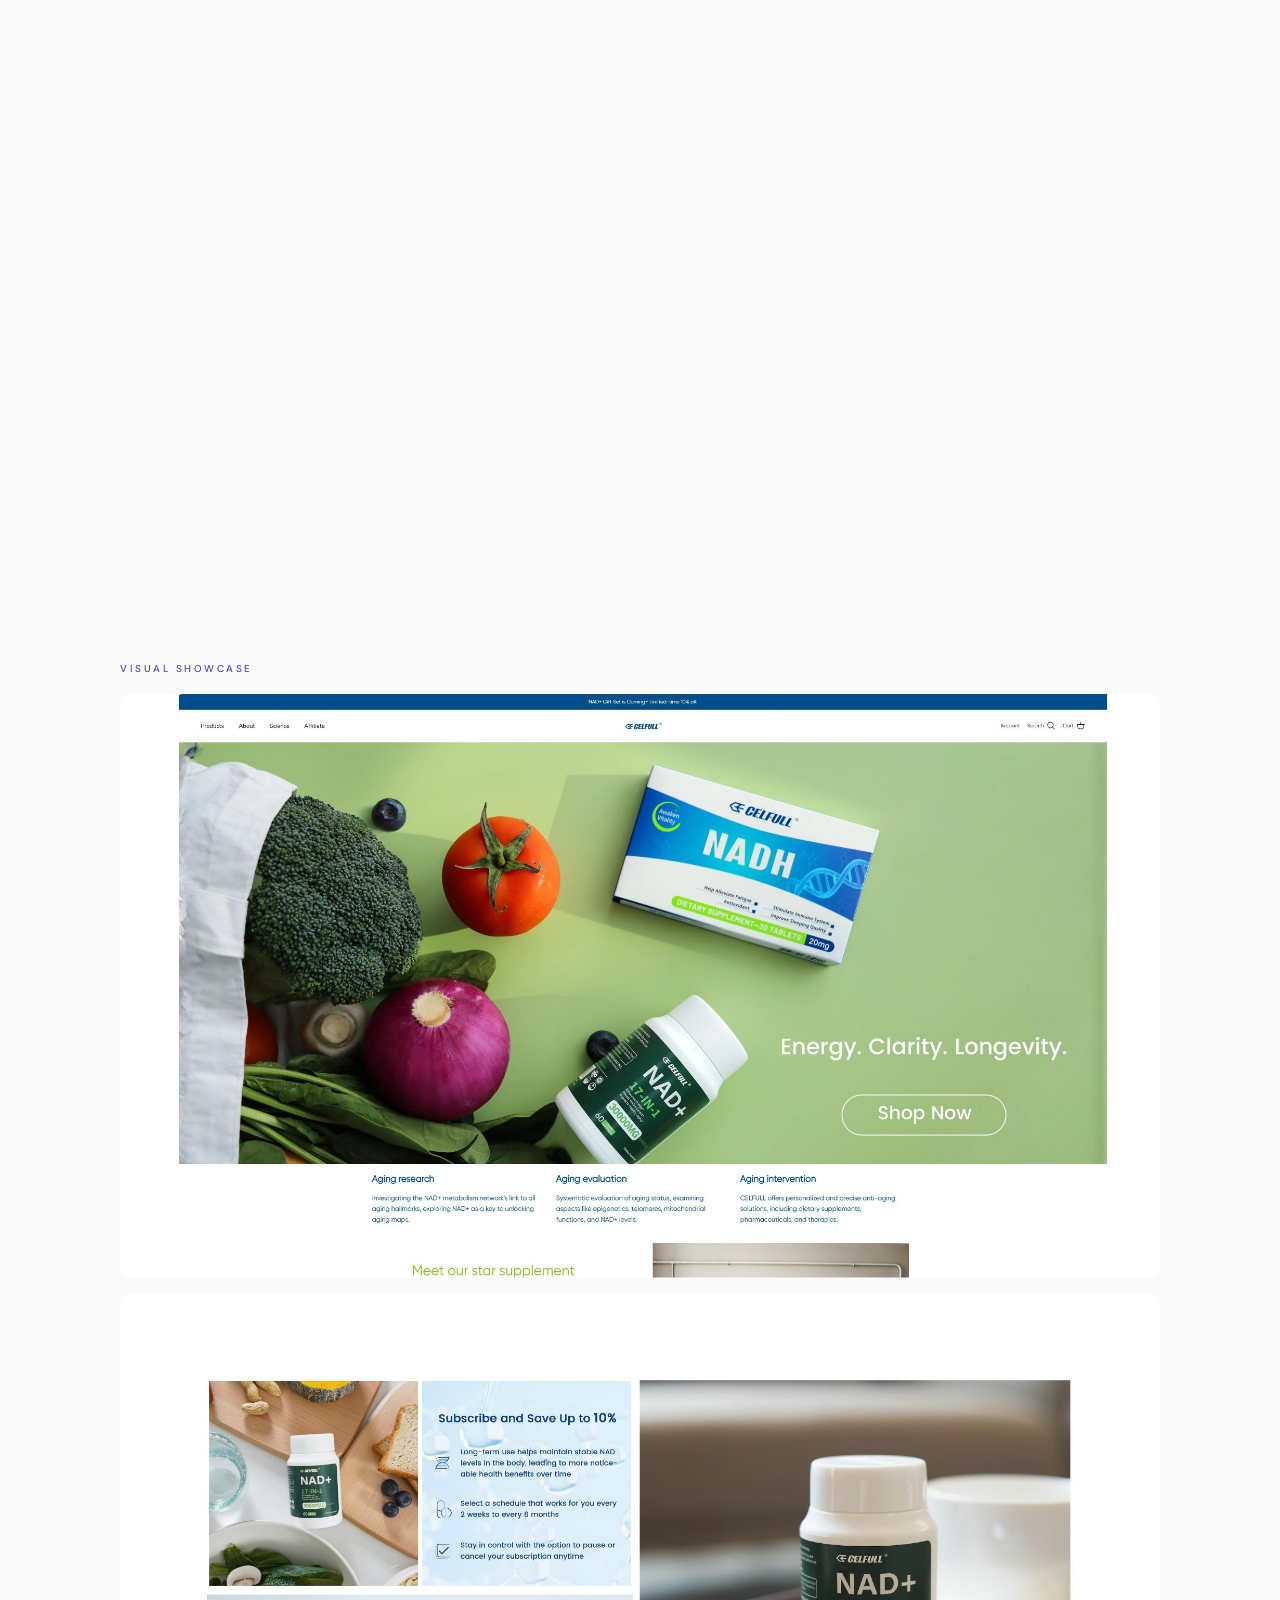
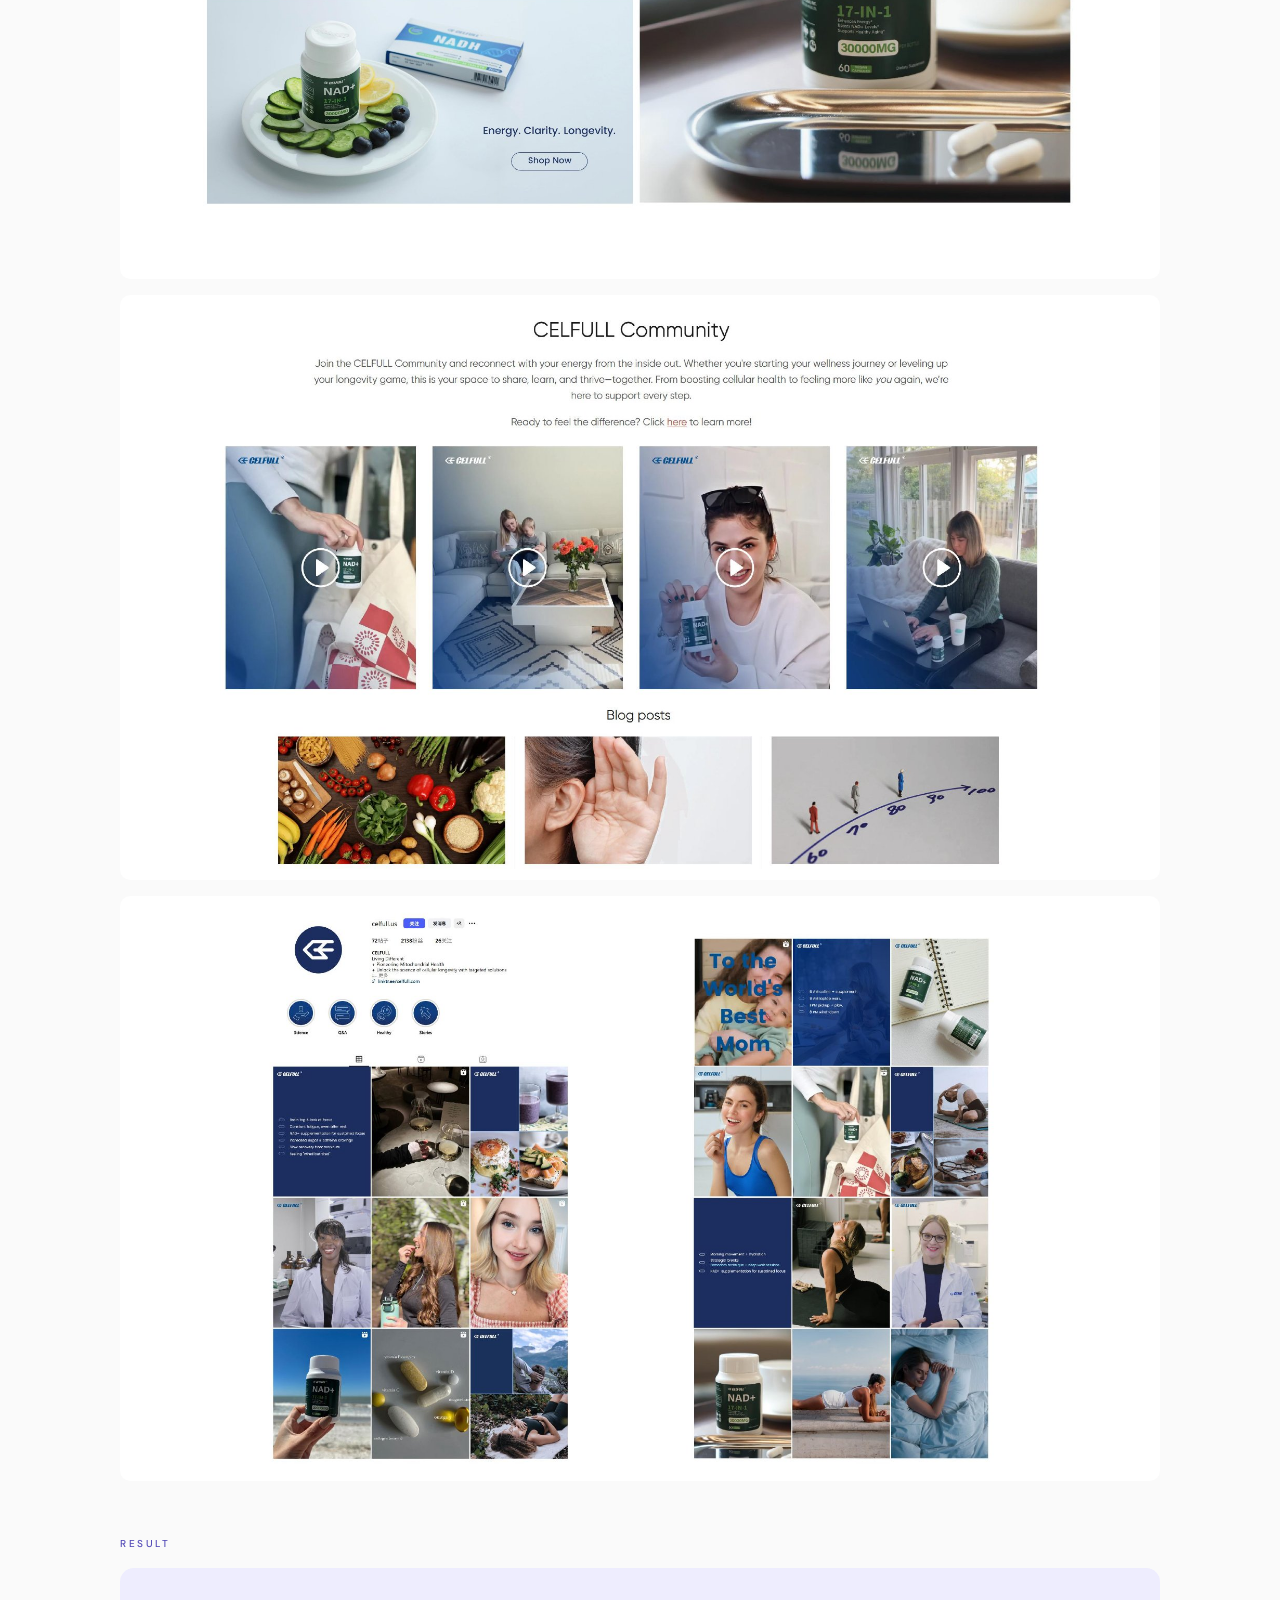
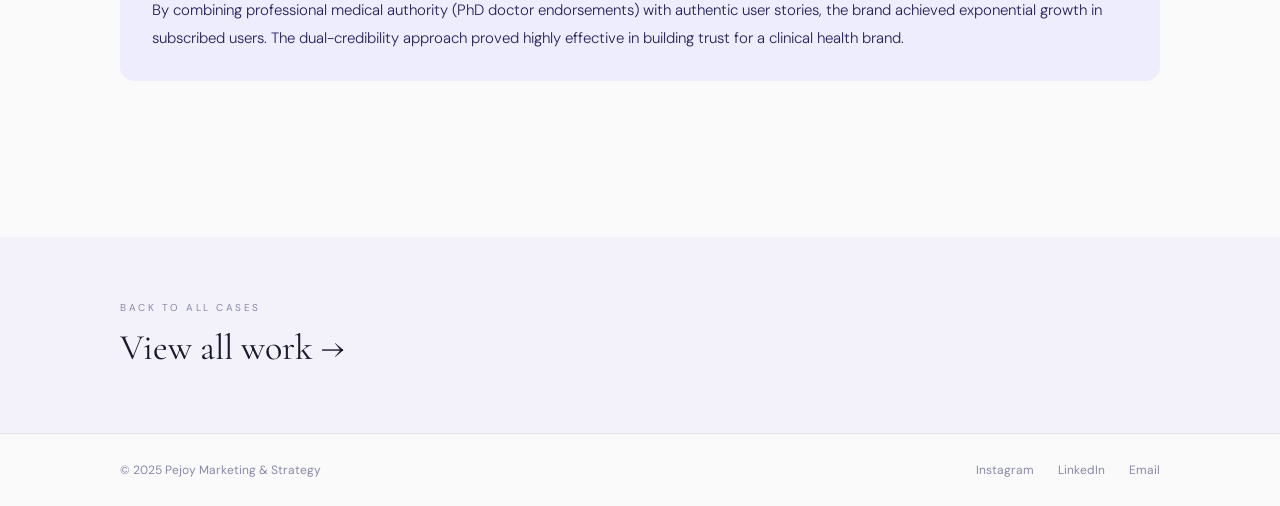
==== commit 77a75f2b: "Update celfull.html" ====
--- a/cases/celfull.html
+++ b/cases/celfull.html
@@ -60,8 +60,7 @@
   </div>
 </nav>
 
-<div style="background:#1a1d31;height:280px;display:flex;align-items:center;justify-content:center;">
-  <img src="../images/celfull-logo.png" alt="Celfull" style="height:80px;width:auto;">
+<div style="background:#1a1d31;height:80px;display:flex;align-items:center;justify-content:center;">
 </div>
 
 <div class="container">
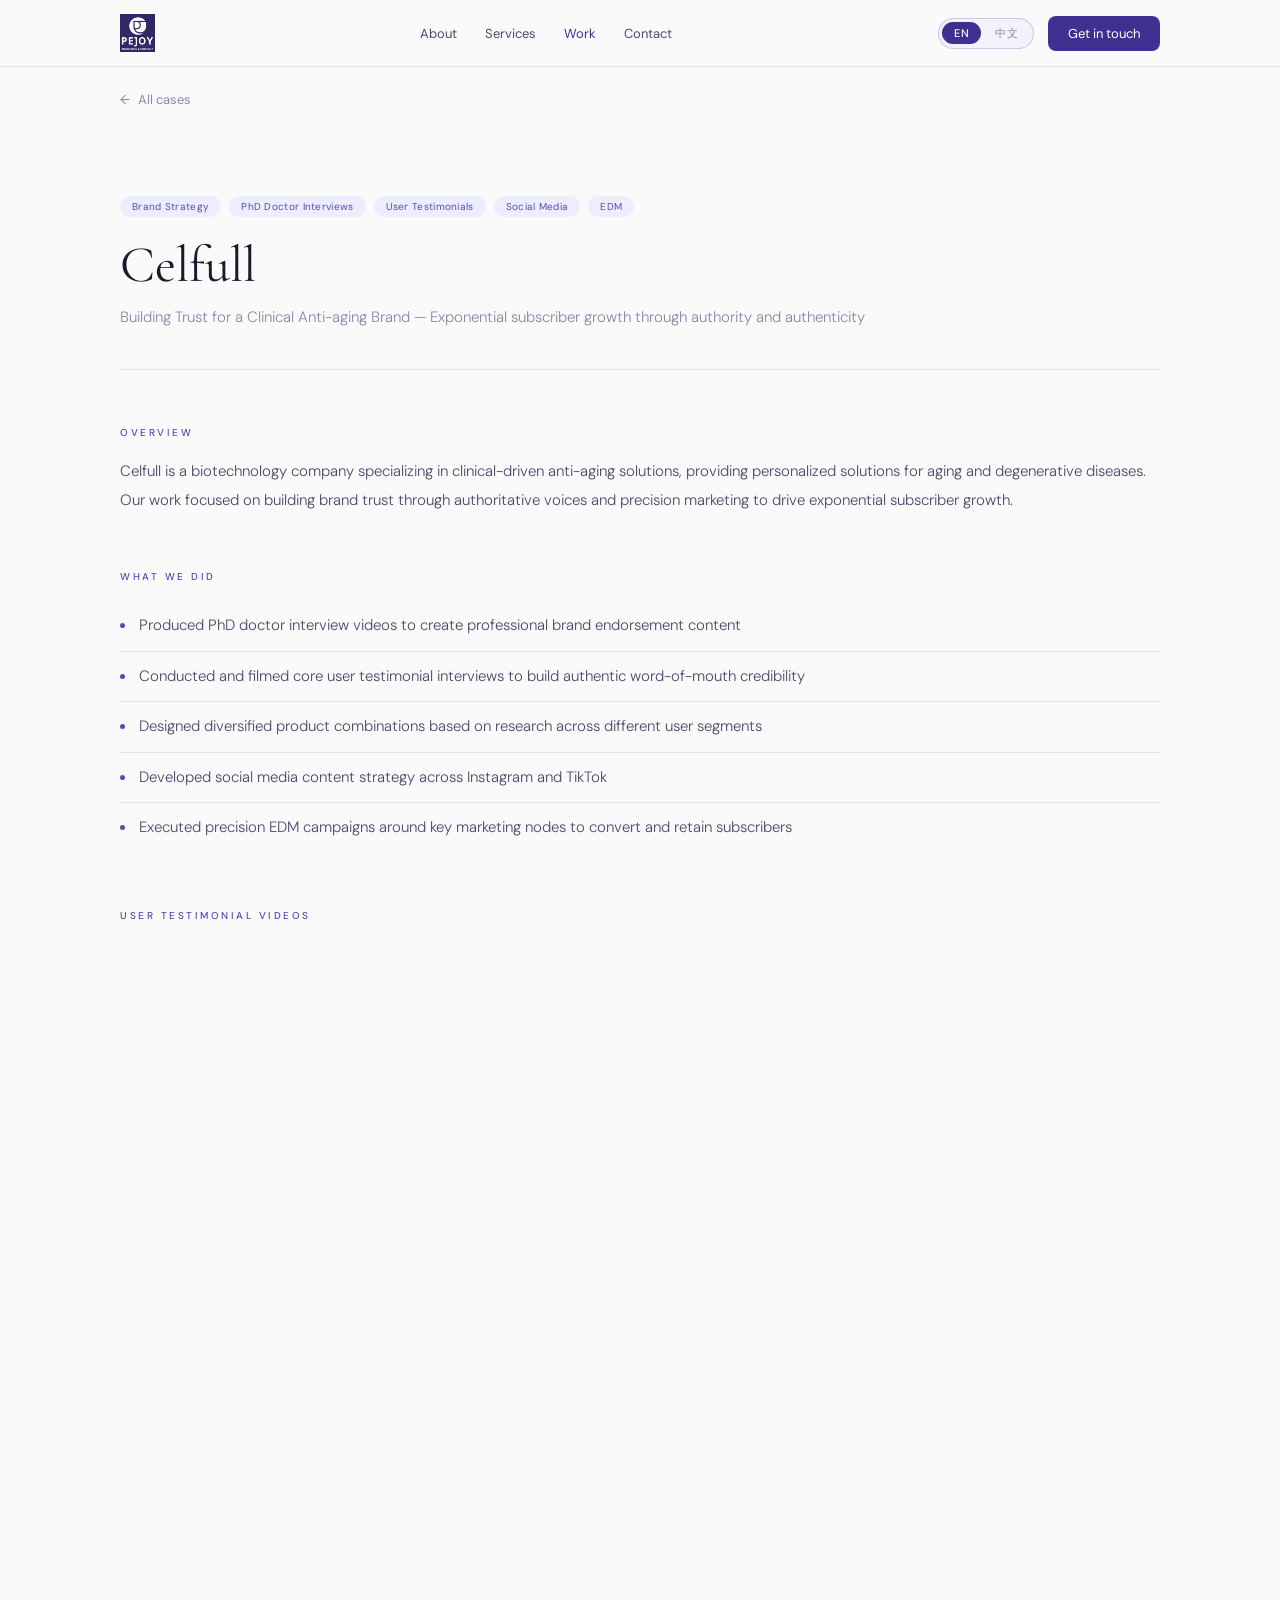
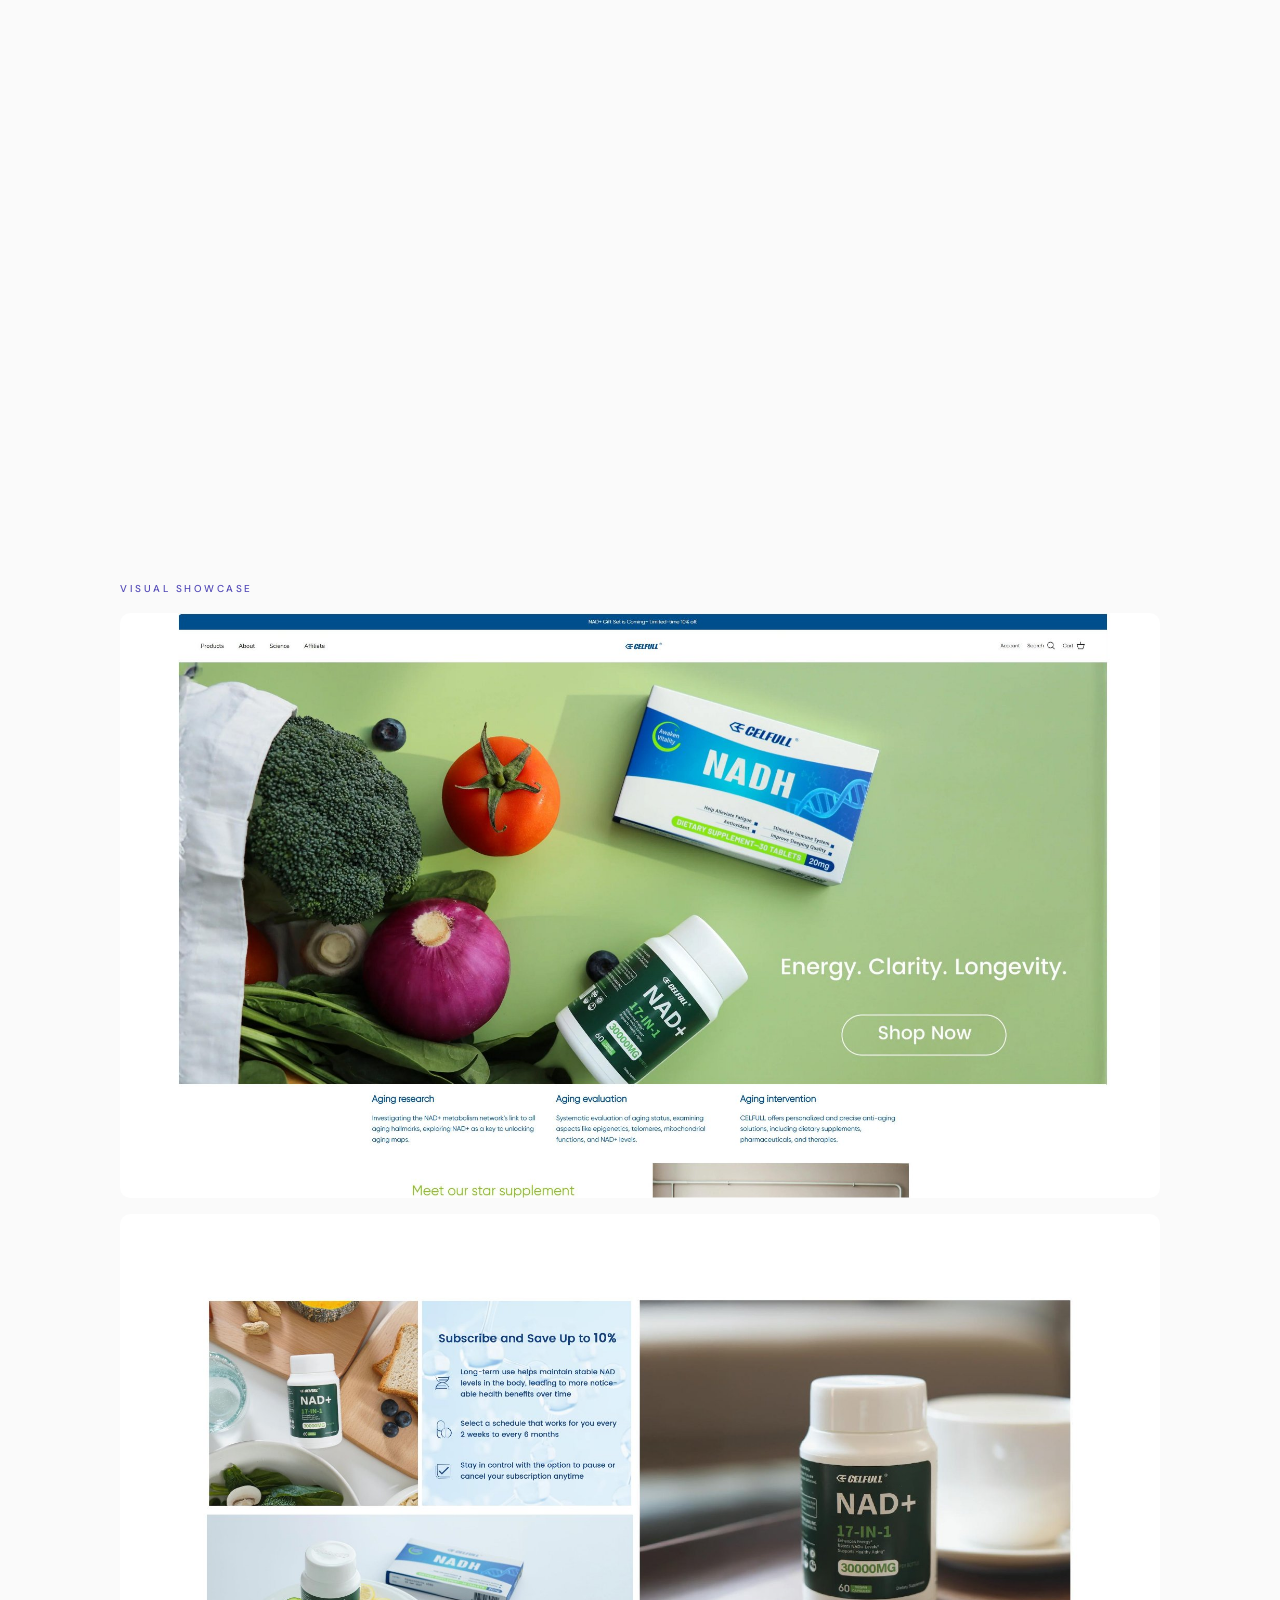
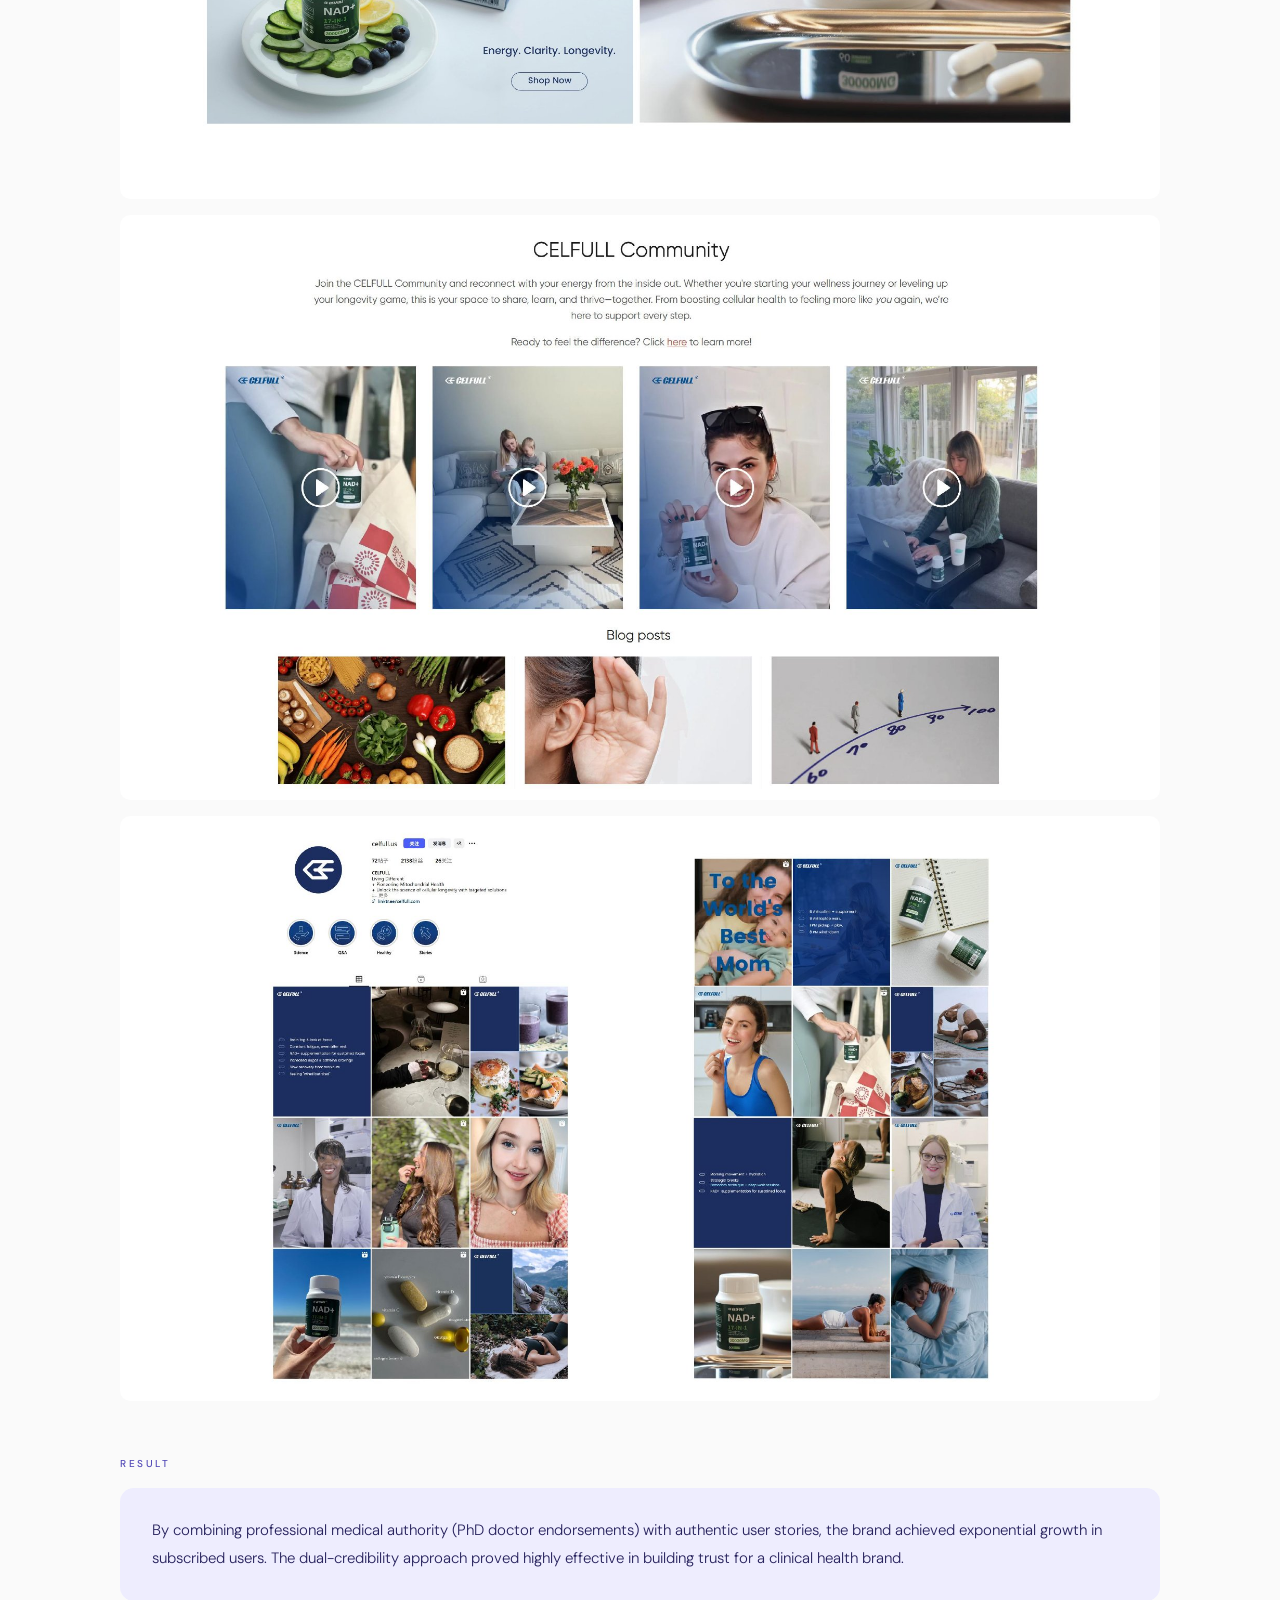
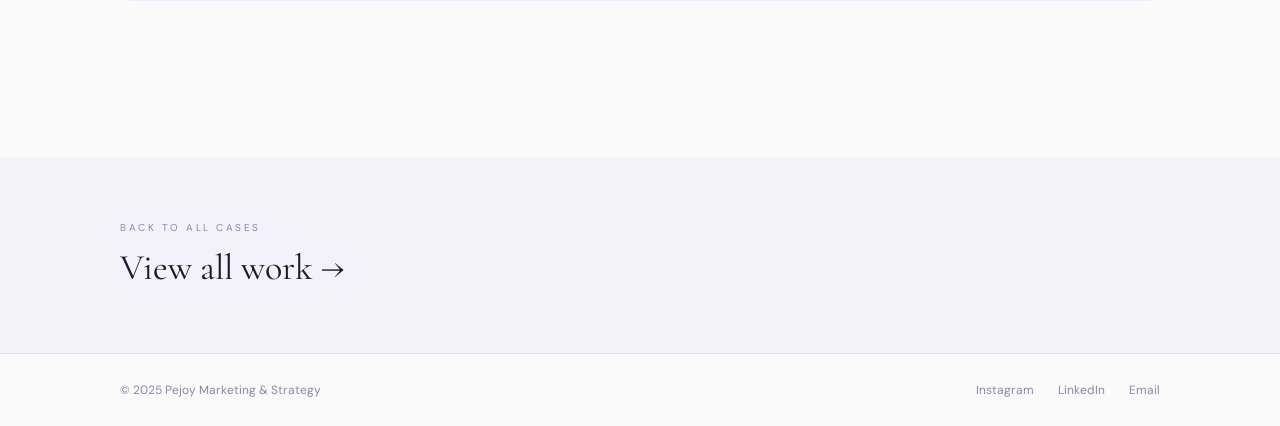
==== commit 4c7994e5: "Update celfull.html" ====
--- a/cases/celfull.html
+++ b/cases/celfull.html
@@ -59,9 +59,6 @@
     </div>
   </div>
 </nav>
-
-<div style="background:#1a1d31;height:80px;display:flex;align-items:center;justify-content:center;">
-</div>
 
 <div class="container">
   <a href="../index.html#cases" class="back-link">← <span data-en>All cases</span><span data-zh>所有案例</span></a>
